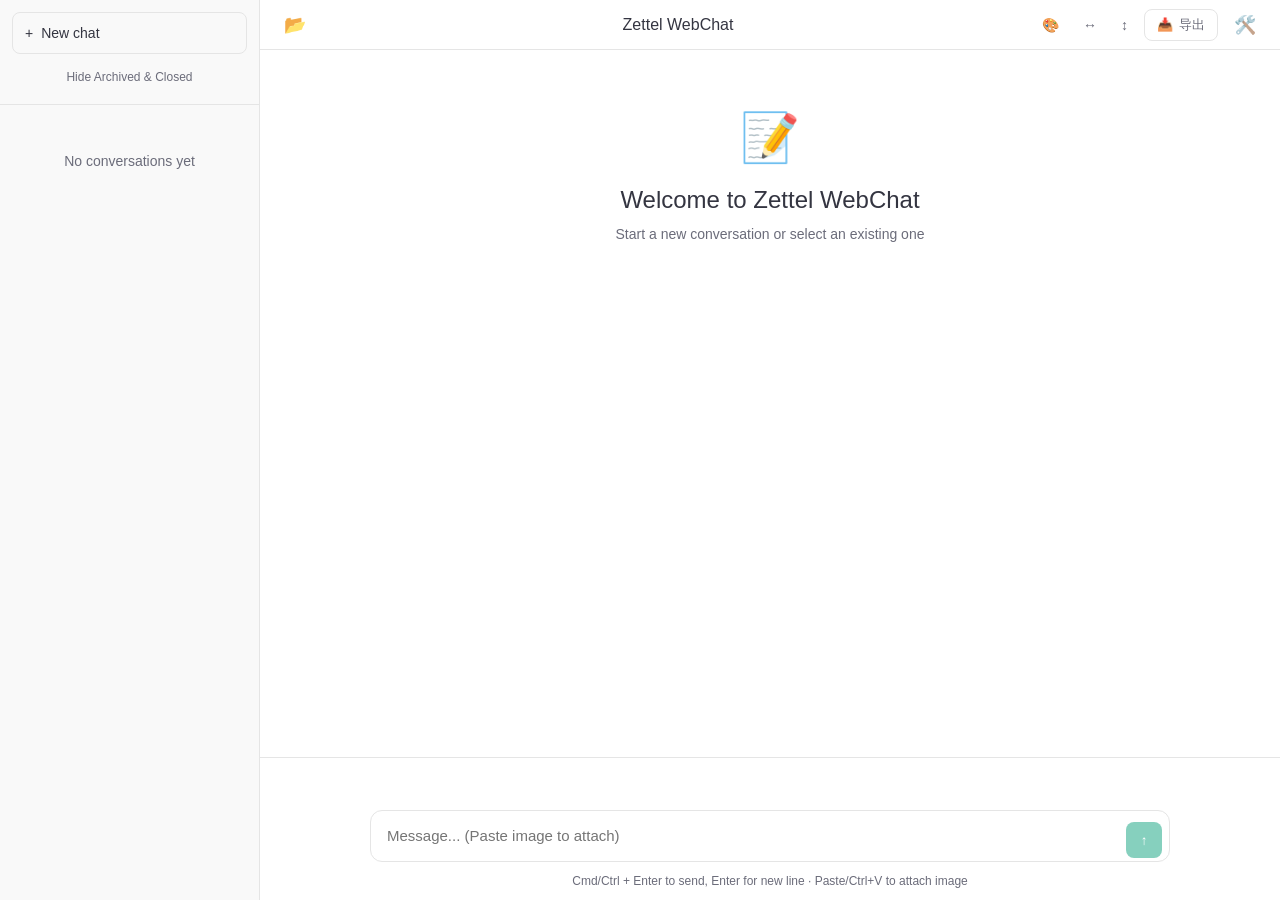
==== webchat/static/index.html @ ceb5192e "style(mockcraft): 优化header按钮样式 - 生成原型和导入HTML按钮改为带文字标签的样式 - 添加边框和hover效果，类似导出按钮样式" ====
<!DOCTYPE html>
<html lang="zh-CN">
<head>
    <meta charset="UTF-8">
    <meta name="viewport" content="width=device-width, initial-scale=1.0, maximum-scale=1.0, user-scalable=no">
    <title>Zettel WebChat</title>
    <style>
        * {
            margin: 0;
            padding: 0;
            box-sizing: border-box;
        }
        
        :root {
            --sidebar-width: 260px;
            --header-height: 50px;
            --input-height: 70px;
            --primary: #10a37f;
            --primary-hover: #0d8c6d;
            --bg-primary: #ffffff;
            --bg-secondary: #f7f7f8;
            --bg-sidebar: #f9f9f9;
            --border: #e5e5e5;
            --text-primary: #343541;
            --text-secondary: #6b6c7a;
            --danger: #ef4444;
        }
        
        body {
            font-family: -apple-system, BlinkMacSystemFont, "Segoe UI", Roboto, sans-serif;
            background: var(--bg-primary);
            color: var(--text-primary);
            height: 100vh;
            overflow: hidden;
        }
        
        /* Layout */
        .app {
            display: flex;
            height: 100vh;
        }
        
        /* Sidebar */
        .sidebar {
            width: var(--sidebar-width);
            min-width: var(--sidebar-width);
            background: var(--bg-sidebar);
            border-right: 1px solid var(--border);
            display: flex;
            flex-direction: column;
        }
        
        .sidebar.collapsed {
            display: none;
        }
        
        .sidebar-header {
            padding: 12px;
            border-bottom: 1px solid var(--border);
        }
        
        .new-chat-btn {
            width: 100%;
            padding: 12px;
            background: transparent;
            border: 1px solid var(--border);
            border-radius: 8px;
            cursor: pointer;
            font-size: 14px;
            color: var(--text-primary);
            display: flex;
            align-items: center;
            gap: 8px;
            transition: all 0.2s;
        }
        
        .new-chat-btn:hover {
            background: var(--bg-secondary);
        }
        
        .toggle-archived-btn {
            width: 100%;
            margin-top: 8px;
            padding: 8px;
            background: transparent;
            border: none;
            border-radius: 8px;
            cursor: pointer;
            font-size: 12px;
            color: var(--text-secondary);
            transition: all 0.2s;
        }
        
        .toggle-archived-btn:hover {
            background: var(--bg-secondary);
            color: var(--text-primary);
        }
        
        .session-list {
            flex: 1;
            overflow-y: auto;
            padding: 8px;
        }
        
        .session-group {
            margin-bottom: 8px;
        }
        
        .session-group-label {
            font-size: 11px;
            text-transform: uppercase;
            color: var(--text-secondary);
            padding: 8px 12px 4px;
            font-weight: 600;
            letter-spacing: 0.5px;
        }
        
        .session-item {
            padding: 10px 12px;
            border-radius: 8px;
            cursor: pointer;
            margin-bottom: 2px;
            margin-left: 8px;
            margin-right: 8px;
            display: flex;
            align-items: center;
            gap: 10px;
            transition: background 0.2s;
            position: relative;
        }
        
        .session-item:hover {
            background: var(--bg-secondary);
        }
        
        .session-item.active {
            background: #ececf1;
        }
        
        .session-item.closed {
            opacity: 0.6;
        }
        
        .session-item.archived {
            opacity: 0.7;
        }
        
        /* Session Popup Menu - Fixed position to escape overflow */
        /* Session Menu Trigger Button */
        .session-menu-trigger {
            width: 24px;
            height: 24px;
            display: flex;
            align-items: center;
            justify-content: center;
            background: none;
            border: none;
            border-radius: 4px;
            font-size: 14px;
            color: var(--text-secondary);
            cursor: pointer;
            opacity: 0;
            transition: opacity 0.15s, background 0.15s;
        }
        
        .session-item:hover .session-menu-trigger,
        .session-menu-trigger[open] {
            opacity: 1;
        }
        
        .session-menu-trigger:hover {
            background: var(--bg-secondary);
            color: var(--text-primary);
        }
        
        /* Session Popup Menu */
        .session-menu {
            position: fixed;
            background: var(--bg-primary);
            border: 1px solid var(--border);
            border-radius: 8px;
            box-shadow: 0 4px 20px rgba(0,0,0,0.2);
            padding: 6px;
            min-width: 150px;
            z-index: 1000;
        }
        
        .session-menu-item {
            display: flex;
            align-items: center;
            gap: 10px;
            width: 100%;
            padding: 10px 12px;
            background: none;
            border: none;
            border-radius: 6px;
            font-size: 14px;
            text-align: left;
            cursor: pointer;
            color: var(--text-primary);
            transition: background 0.15s;
        }
        
        .session-menu-item:hover {
            background: var(--bg-secondary);
        }
        
        .session-menu-item.danger {
            color: var(--danger);
        }
        
        .session-menu-item.danger:hover {
            background: rgba(239, 68, 68, 0.1);
        }
        
        .session-menu-separator {
            height: 1px;
            background: var(--border);
            margin: 6px 0;
        }
        
        /* Inline Rename in menu */
        .menu-rename {
            padding: 8px;
        }
        
        .menu-rename input {
            width: 100%;
            padding: 8px;
            border: 1px solid var(--border);
            border-radius: 6px;
            font-size: 14px;
            margin-bottom: 8px;
        }
        
        .menu-rename input:focus {
            outline: none;
            border-color: var(--primary);
        }
        
        .menu-rename-btns {
            display: flex;
            gap: 8px;
        }
        
        .menu-rename-btns button {
            flex: 1;
            padding: 6px;
            border: none;
            border-radius: 6px;
            font-size: 13px;
            cursor: pointer;
        }
        
        .menu-rename-btns .save {
            background: var(--primary);
            color: white;
        }
        
        .menu-rename-btns .cancel {
            background: var(--bg-secondary);
            color: var(--text-secondary);
        }
        
        .session-item .icon {
            font-size: 16px;
            opacity: 0.6;
        }
        
        .session-item .title {
            flex: 1;
            font-size: 14px;
            white-space: nowrap;
            overflow: hidden;
            text-overflow: ellipsis;
        }
        
        .session-item .menu-btn {
            opacity: 0;
            background: none;
            border: none;
            cursor: pointer;
            padding: 4px;
            border-radius: 4px;
        }
        
        .session-item:hover .menu-btn {
            opacity: 1;
        }
        
        .session-item .menu-btn:hover {
            background: var(--border);
        }
        
        .empty-sessions {
            text-align: center;
            padding: 40px 20px;
            color: var(--text-secondary);
            font-size: 14px;
        }
        
        /* Main Chat Area */
        .main {
            flex: 1;
            display: flex;
            flex-direction: column;
            min-width: 0;
        }
        
        .chat-header {
            height: var(--header-height);
            border-bottom: 1px solid var(--border);
            display: flex;
            align-items: center;
            justify-content: space-between;
            padding: 0 16px;
            background: var(--bg-primary);
        }
        
        .chat-header .title {
            font-size: 16px;
            font-weight: 500;
        }
        
        .chat-header .mobile-menu-btn {
            display: none;
            background: none;
            border: none;
            font-size: 20px;
            cursor: pointer;
        }
        
        .chat-header .sidebar-toggle-btn {
            background: transparent;
            border: none;
            font-size: 18px;
            cursor: pointer;
            padding: 6px 8px;
            border-radius: 6px;
            transition: all 0.2s;
            color: var(--text-primary);
            margin-right: 8px;
        }
        
        .chat-header .sidebar-toggle-btn:hover {
            background: var(--bg-secondary);
        }
        
        .messages {
            flex: 1;
            overflow-y: auto;
            padding: 20px 0;
        }
        
        .message {
            padding: 20px;
            display: flex;
            gap: 16px;
            max-width: 800px;
            margin: 0 auto;
        }
        
        .message.user {
            background: var(--bg-primary);
        }
        
        .message.assistant {
            background: var(--bg-secondary);
        }
        
        .message .avatar {
            width: 30px;
            height: 30px;
            border-radius: 4px;
            display: flex;
            align-items: center;
            justify-content: center;
            font-size: 14px;
            flex-shrink: 0;
        }
        
        .message.user .avatar {
            background: #5436da;
            color: white;
        }
        
        .message.assistant .avatar {
            background: var(--primary);
            color: white;
        }
        
        .message .content {
            flex: 1;
            line-height: 1.6;
            word-break: break-word;
        }
        
        /* Markdown styles */
        .message .content.markdown,
        .message-block.markdown,
        .thinking-content.markdown {
            white-space: normal;
        }
        
        .message .content.markdown pre,
        .message-block.markdown pre,
        .thinking-content.markdown pre {
            background: var(--code-bg, #f6f6f7);
            border-radius: 6px;
            padding: 12px;
            overflow-x: auto;
            margin: 8px 0;
        }
        
        .message .content.markdown code,
        .message-block.markdown code,
        .thinking-content.markdown code {
            font-family: 'SF Mono', Monaco, Consolas, monospace;
            font-size: 0.9em;
            background: rgba(0,0,0,0.05);
            padding: 2px 6px;
            border-radius: 4px;
        }
        
        .message .content.markdown pre code,
        .message-block.markdown pre code,
        .thinking-content.markdown pre code {
            background: none;
            padding: 0;
            color: inherit;
        }
        
        /* Ensure code block content is visible */
        pre code {
            color: #444;
        }
        
        .message .content.markdown h1,
        .message .content.markdown h2,
        .message .content.markdown h3,
        .message-block.markdown h1,
        .message-block.markdown h2,
        .message-block.markdown h3,
        .thinking-content.markdown h1,
        .thinking-content.markdown h2,
        .thinking-content.markdown h3 {
            margin: 16px 0 8px;
            font-weight: 600;
        }
        
        .message .content.markdown h1,
        .message-block.markdown h1,
        .thinking-content.markdown h1 { font-size: 1.5em; }
        
        .message .content.markdown h2,
        .message-block.markdown h2,
        .thinking-content.markdown h2 { font-size: 1.3em; }
        
        .message .content.markdown h3,
        .message-block.markdown h3,
        .thinking-content.markdown h3 { font-size: 1.1em; }
        
        .message .content.markdown ul,
        .message .content.markdown ol,
        .message-block.markdown ul,
        .message-block.markdown ol,
        .thinking-content.markdown ul,
        .thinking-content.markdown ol {
            margin: 8px 0;
            padding-left: 24px;
        }
        
        .message .content.markdown li,
        .message-block.markdown li,
        .thinking-content.markdown li {
            margin: 4px 0;
        }
        
        .message .content.markdown a,
        .message-block.markdown a,
        .thinking-content.markdown a {
            color: var(--primary);
            text-decoration: none;
        }
        
        .message .content.markdown a:hover,
        .message-block.markdown a:hover,
        .thinking-content.markdown a:hover {
            text-decoration: underline;
        }
        
        .message .content.markdown blockquote,
        .message-block.markdown blockquote,
        .thinking-content.markdown blockquote {
            border-left: 3px solid var(--border);
            margin: 8px 0;
            padding-left: 16px;
            color: var(--text-secondary);
        }
        
        /* Table styles */
        .message .content.markdown table,
        .message-block.markdown table,
        .thinking-content.markdown table {
            border-collapse: collapse;
            width: 100%;
            margin: 12px 0;
            font-size: 14px;
        }
        
        .message .content.markdown th,
        .message .content.markdown td,
        .message-block.markdown th,
        .message-block.markdown td,
        .thinking-content.markdown th,
        .thinking-content.markdown td {
            border: 1px solid var(--border);
            padding: 8px 12px;
            text-align: left;
        }
        
        .message .content.markdown th,
        .message-block.markdown th,
        .thinking-content.markdown th {
            background: var(--bg-secondary);
            font-weight: 600;
        }
        
        .message .content.markdown tr:nth-child(even),
        .message-block.markdown tr:nth-child(even),
        .thinking-content.markdown tr:nth-child(even) {
            background: var(--bg-secondary);
        }
        
        .message .content.loading::after {
            content: "▋";
            animation: blink 1s infinite;
        }
        
        @keyframes blink {
            0%, 50% { opacity: 1; }
            51%, 100% { opacity: 0; }
        }
        
        /* Thinking block styles */
        .thinking-block {
            margin-bottom: 12px;
            border: 1px solid var(--border);
            border-radius: 8px;
            background: var(--bg-secondary);
            overflow: hidden;
        }
        
        .thinking-header {
            display: flex;
            align-items: center;
            gap: 6px;
            padding: 8px 12px;
            cursor: pointer;
            user-select: none;
            transition: background 0.2s;
            font-size: 13px;
            color: var(--text-secondary);
        }
        
        .thinking-header:hover {
            background: rgba(0,0,0,0.03);
        }
        
        .thinking-header .icon {
            font-size: 14px;
        }
        
        .thinking-header .toggle-icon {
            margin-left: auto;
            font-size: 12px;
            transition: transform 0.2s;
        }
        
        .thinking-block.collapsed .toggle-icon {
            transform: rotate(-90deg);
        }
        
        .thinking-content {
            padding: 12px;
            border-top: 1px solid var(--border);
            font-size: 13px;
            color: var(--text-secondary);
            line-height: 1.5;
            max-height: 400px;
            overflow-y: auto;
        }
        
        .thinking-content.markdown {
            color: var(--text-primary);
        }
        
        .thinking-content.markdown pre {
            background: var(--code-bg, #f6f6f7);
            border-radius: 6px;
            padding: 12px;
            overflow-x: auto;
            margin: 8px 0;
        }
        
        .thinking-content.markdown code {
            font-family: 'SF Mono', Monaco, Consolas, monospace;
            font-size: 0.9em;
            background: rgba(0,0,0,0.05);
            padding: 2px 6px;
            border-radius: 4px;
        }
        
        .thinking-content.markdown pre code {
            background: none;
            padding: 0;
        }
        
        .thinking-block.collapsed .thinking-content {
            display: none;
        }
        
        .thinking-content.streaming {
            white-space: pre-wrap;
            font-family: 'SF Mono', Monaco, Consolas, monospace;
        }
        
        .thinking-content.streaming::after {
            content: "▋";
            animation: blink 1s infinite;
        }
        
        /* Message blocks */
        .message-block {
            margin-bottom: 12px;
        }
        
        .message-block.markdown {
            /* Markdown content styling */
        }
        
        .streaming-output {
            white-space: pre-wrap;
            font-family: inherit;
        }
        
        /* Mermaid diagrams */
        .mermaid {
            text-align: center;
            padding: 16px;
            background: var(--bg-secondary);
            border-radius: 8px;
            margin: 12px 0;
        }
        
        /* Hide language label in code blocks */
        pre::before {
            display: none !important;
        }
        
        /* Code block styling */
        pre {
            position: relative;
            margin: 8px 0;
        }
        
        /* Tools block styling */
        .tools-block {
            margin: 12px 0;
            border: 2px solid var(--primary);
            border-radius: 8px;
            background: var(--bg-secondary);
            overflow: hidden;
        }
        
        .tools-header {
            display: flex;
            align-items: center;
            gap: 6px;
            padding: 8px 12px;
            font-size: 13px;
            color: var(--text-secondary);
            border-bottom: 1px solid var(--border);
            background: rgba(0,0,0,0.02);
        }
        
        .tools-header .step-info {
            margin-left: auto;
            font-size: 11px;
            padding: 2px 8px;
            background: var(--primary);
            color: white;
            border-radius: 10px;
        }
        
        .tools-list {
            padding: 8px;
        }
        
        .tool-call-item {
            padding: 10px 12px;
            margin-bottom: 8px;
            background: var(--bg-primary);
            border-radius: 6px;
            border-left: 3px solid var(--border);
        }
        
        .tool-call-item:last-child {
            margin-bottom: 0;
        }
        
        .tool-call-item.running {
            border-left-color: var(--primary);
            background: rgba(16, 163, 127, 0.05);
        }
        
        .tool-call-item.completed {
            border-left-color: #10a37f;
        }
        
        .tool-call-item.failed {
            border-left-color: var(--danger);
        }
        
        .tool-call-header {
            display: flex;
            align-items: center;
            gap: 8px;
            font-size: 13px;
        }
        
        .tool-icon {
            font-size: 14px;
        }
        
        .tool-name {
            font-weight: 500;
            font-family: 'SF Mono', Monaco, monospace;
            color: var(--text-primary);
        }
        
        .tool-status {
            margin-left: auto;
            font-size: 12px;
        }
        
        .tool-status.spinning {
            animation: spin 1s linear infinite;
        }
        
        .tool-status.success {
            color: #10a37f;
        }
        
        .tool-status.error {
            color: var(--danger);
        }
        
        @keyframes spin {
            from { transform: rotate(0deg); }
            to { transform: rotate(360deg); }
        }
        
        .tool-args {
            margin-top: 6px;
            padding: 6px 8px;
            background: rgba(0,0,0,0.03);
            border-radius: 4px;
            font-size: 12px;
            font-family: 'SF Mono', Monaco, monospace;
            color: var(--text-secondary);
            overflow-x: auto;
            white-space: nowrap;
        }
        
        .tool-result {
            margin-top: 6px;
            padding: 6px 8px;
            background: rgba(16, 163, 127, 0.05);
            border-radius: 4px;
            font-size: 12px;
            font-family: 'SF Mono', Monaco, monospace;
            color: var(--text-primary);
            max-height: 100px;
            overflow-y: auto;
        }
        
        .tool-call-item.failed .tool-result {
            background: rgba(239, 68, 68, 0.05);
        }
        
        /* 简洁工具标签样式 - ReadFile (path) ✓ */
        .tools-inline {
            display: inline;
            font-size: 13px;
        }
        
        .tool-tag {
            display: inline-flex;
            align-items: center;
            gap: 2px;
            margin-right: 12px;
            font-family: 'SF Mono', Monaco, monospace;
            cursor: default;
        }
        
        .tool-tag-name {
            color: var(--primary);
            font-weight: 500;
        }
        
        .tool-tag-args {
            color: var(--text-secondary);
        }
        
        .tool-tag-status {
            margin-left: 2px;
            font-size: 12px;
        }
        
        .tool-tag.running .tool-tag-status {
            animation: spin 1s linear infinite;
        }
        
        .tool-tag.completed .tool-tag-status {
            color: #10a37f;
        }
        
        .tool-tag.failed .tool-tag-status {
            color: var(--danger);
        }
        
        .empty-state {
            flex: 1;
            display: flex;
            flex-direction: column;
            align-items: center;
            justify-content: center;
            color: var(--text-secondary);
            padding: 40px;
            text-align: center;
        }
        
        .empty-state .logo {
            font-size: 48px;
            margin-bottom: 20px;
        }
        
        .empty-state h2 {
            font-size: 24px;
            font-weight: 400;
            margin-bottom: 12px;
            color: var(--text-primary);
        }
        
        .empty-state p {
            font-size: 14px;
        }
        
        /* Input Area */
        .input-area {
            border-top: 1px solid var(--border);
            padding: 16px;
            background: var(--bg-primary);
        }
        
        .input-status {
            max-width: 800px;
            margin: 0 auto 8px;
            min-height: 20px;
            font-size: 13px;
            color: var(--text-secondary);
            display: flex;
            align-items: center;
            gap: 8px;
        }
        
        .input-status .tool-indicator {
            display: inline-flex;
            align-items: center;
            gap: 4px;
            padding: 2px 8px;
            background: var(--bg-secondary);
            border-radius: 4px;
            font-family: 'SF Mono', Monaco, monospace;
            font-size: 12px;
        }
        
        .input-status .tool-indicator.running {
            background: rgba(16, 163, 127, 0.1);
            color: var(--primary);
        }
        
        .input-status .spinner {
            width: 12px;
            height: 12px;
            border: 2px solid var(--border);
            border-top-color: var(--primary);
            border-radius: 50%;
            animation: spin 1s linear infinite;
        }
        
        .input-container {
            max-width: 800px;
            margin: 0 auto;
            position: relative;
        }
        
        /* Split Panel Layout */
        .main-container {
            flex: 1;
            display: flex;
            min-width: 0;
            min-height: 0;
        }
        
        .main-container.split-vertical {
            flex-direction: row;
        }
        
        .main-container.split-horizontal {
            flex-direction: column;
        }
        
        .panel {
            flex: 1;
            display: flex;
            flex-direction: column;
            min-width: 0;
            min-height: 0;
            overflow: hidden;
        }
        
        .panel-divider {
            background: var(--border);
            flex-shrink: 0;
        }
        
        .main-container.split-vertical .panel-divider {
            width: 4px;
            cursor: col-resize;
        }
        
        .main-container.split-horizontal .panel-divider {
            height: 4px;
            cursor: row-resize;
        }
        
        .panel-divider:hover {
            background: var(--primary);
        }
        
        .panel-header {
            height: var(--header-height);
            border-bottom: 1px solid var(--border);
            display: flex;
            align-items: center;
            justify-content: space-between;
            padding: 0 16px;
            background: var(--bg-primary);
            flex-shrink: 0;
        }
        
        .panel-header .title {
            font-size: 14px;
            font-weight: 500;
            color: var(--text-secondary);
        }
        
        .panel-actions {
            display: flex;
            gap: 8px;
            align-items: center;
        }
        
        .panel-btn {
            background: transparent;
            border: none;
            font-size: 14px;
            cursor: pointer;
            padding: 6px 8px;
            border-radius: 6px;
            color: var(--text-secondary);
            transition: all 0.2s;
        }
        
        .panel-btn:hover {
            background: var(--bg-secondary);
            color: var(--text-primary);
        }
        
        .mockcraft-header-btn {
            display: flex;
            align-items: center;
            gap: 4px;
            padding: 5px 10px;
            background: transparent;
            border: 1px solid var(--border);
            border-radius: 6px;
            font-size: 12px;
            color: var(--text-secondary);
            cursor: pointer;
            transition: all 0.2s;
            white-space: nowrap;
        }
        
        .mockcraft-header-btn:hover {
            background: var(--bg-secondary);
            color: var(--text-primary);
            border-color: var(--text-secondary);
        }
        
        .panel-content {
            flex: 1;
            overflow: auto;
            position: relative;
        }
        
        /* MockCraft Panel Styles */
        .mockcraft-section {
            border-bottom: 1px solid var(--border);
            padding: 12px;
        }
        
        .mockcraft-section-header {
            display: flex;
            justify-content: space-between;
            align-items: center;
            margin-bottom: 8px;
        }
        
        .mockcraft-section-title {
            font-size: 13px;
            font-weight: 600;
            color: var(--text-secondary);
        }
        
        .mockcraft-small-btn {
            background: none;
            border: none;
            font-size: 14px;
            color: var(--text-secondary);
            cursor: pointer;
            padding: 4px 6px;
            border-radius: 4px;
            transition: all 0.15s;
        }
        
        .mockcraft-small-btn:hover {
            background: var(--bg-secondary);
            color: var(--text-primary);
        }
        
        .prototype-item-wrapper {
            position: relative;
            display: flex;
            align-items: center;
        }
        
        .prototype-item-wrapper .prototype-item {
            flex: 1;
            min-width: 0;
        }
        
        .prototype-menu-trigger {
            width: 24px;
            height: 24px;
            display: flex;
            align-items: center;
            justify-content: center;
            opacity: 0;
            background: none;
            border: none;
            border-radius: 4px;
            font-size: 14px;
            color: var(--text-secondary);
            cursor: pointer;
            transition: opacity 0.15s, background 0.15s;
        }
        
        .prototype-item-wrapper:hover .prototype-menu-trigger,
        .prototype-menu-trigger[open] {
            opacity: 1;
        }
        
        .prototype-menu-trigger:hover {
            background: var(--bg-secondary);
            color: var(--text-primary);
        }
        
        .mockcraft-menu-btn {
            background: transparent;
            border: none;
            font-size: 16px;
            cursor: pointer;
            padding: 4px 8px;
            border-radius: 4px;
            transition: background 0.2s;
            color: var(--text-secondary);
        }
        
        .mockcraft-menu-btn:hover {
            background: var(--bg-secondary);
            color: var(--text-primary);
        }
        
        /* Prototype Popup Menu */
        .prototype-menu {
            position: fixed;
            background: var(--bg-primary);
            border: 1px solid var(--border);
            border-radius: 8px;
            box-shadow: 0 4px 20px rgba(0,0,0,0.2);
            padding: 6px;
            min-width: 120px;
            z-index: 1000;
        }
        
        .prototype-menu-item {
            display: flex;
            align-items: center;
            gap: 10px;
            width: 100%;
            padding: 10px 12px;
            background: none;
            border: none;
            border-radius: 6px;
            font-size: 14px;
            text-align: left;
            cursor: pointer;
            color: var(--text-primary);
            transition: background 0.15s;
        }
        
        .prototype-menu-item:hover {
            background: var(--bg-secondary);
        }
        
        .prototype-menu-item:disabled {
            opacity: 0.5;
            cursor: not-allowed;
        }
        
        .prototype-menu-item:disabled:hover {
            background: none;
        }
        
        .prototype-menu-item.danger {
            color: var(--danger);
        }
        
        .prototype-menu-item.danger:hover {
            background: rgba(239, 68, 68, 0.1);
        }
        
        .prototype-menu-separator {
            height: 1px;
            background: var(--border);
            margin: 6px 0;
        }
        
        /* Inline Rename in prototype menu */
        .prototype-menu-rename {
            padding: 8px;
        }
        
        .prototype-menu-rename input {
            width: 100%;
            padding: 8px;
            border: 1px solid var(--border);
            border-radius: 6px;
            font-size: 14px;
            margin-bottom: 8px;
        }
        
        .prototype-menu-rename input:focus {
            outline: none;
            border-color: var(--primary);
        }
        
        .prototype-menu-rename-btns {
            display: flex;
            gap: 8px;
        }
        
        .prototype-menu-rename-btns button {
            flex: 1;
            padding: 6px;
            border: none;
            border-radius: 6px;
            font-size: 13px;
            cursor: pointer;
        }
        
        .prototype-menu-rename-btns .save {
            background: var(--primary);
            color: white;
        }
        
        .prototype-menu-rename-btns .cancel {
            background: var(--bg-secondary);
            color: var(--text-secondary);
        }
        
        .prototype-list {
            max-height: 150px;
            overflow-y: auto;
        }
        
        .prototype-item {
            display: flex;
            align-items: center;
            padding: 8px 10px;
            border-radius: 6px;
            cursor: pointer;
            margin-bottom: 4px;
            transition: background 0.2s;
            border: 1px solid transparent;
        }
        
        .prototype-item:hover {
            background: var(--bg-secondary);
        }
        
        .prototype-item.active {
            background: rgba(16, 163, 127, 0.1);
            border-color: var(--primary);
        }
        
        .prototype-item .name {
            flex: 1;
            font-size: 13px;
            white-space: nowrap;
            overflow: hidden;
            text-overflow: ellipsis;
        }
        
        .prototype-item .prototype-menu-btn {
            width: 24px;
            height: 24px;
            display: flex;
            align-items: center;
            justify-content: center;
            background: none;
            border: none;
            border-radius: 4px;
            cursor: pointer;
            color: var(--text-secondary);
            transition: background 0.15s, color 0.15s;
            padding: 0;
            margin-left: 4px;
        }
        
        .prototype-item .prototype-menu-btn:hover {
            background: var(--bg-secondary);
            color: var(--text-primary);
        }
        
        .prototype-item.active .prototype-menu-btn {
            color: var(--primary);
        }
        
        .prototype-item .version {
            font-size: 11px;
            color: var(--text-secondary);
            background: var(--bg-secondary);
            padding: 2px 6px;
            border-radius: 4px;
            margin-left: 8px;
        }
        
        .prototype-item .meta {
            font-size: 11px;
            color: var(--text-secondary);
            margin-left: 8px;
        }
        
        .prototype-item.editing {
            padding: 4px 6px;
            flex: 1;
        }
        
        .prototype-item.editing input {
            width: 100%;
            padding: 6px 8px;
            border: 1px solid var(--border);
            border-radius: 4px;
            font-size: 13px;
            outline: none;
        }
        
        .prototype-item.editing input:focus {
            border-color: var(--primary);
        }
        
        .prototype-edit-btns {
            display: flex;
            gap: 4px;
            margin-left: 4px;
        }
        
        .prototype-edit-btn {
            padding: 4px 8px;
            border: none;
            border-radius: 4px;
            font-size: 12px;
            cursor: pointer;
            transition: all 0.15s;
        }
        
        .prototype-edit-btn.save {
            background: var(--primary);
            color: white;
        }
        
        .prototype-edit-btn.save:hover {
            background: var(--primary-hover);
        }
        
        .prototype-edit-btn.cancel {
            background: var(--bg-secondary);
            color: var(--text-secondary);
        }
        
        .prototype-edit-btn.cancel:hover {
            background: var(--border);
        }
        
        .prototype-placeholder {
            text-align: center;
            padding: 20px;
            color: var(--text-secondary);
            font-size: 13px;
        }
        
        .prototype-placeholder .hint {
            font-size: 12px;
            margin-top: 4px;
        }
        
        .mockcraft-preview-section {
            flex: 1;
            display: flex;
            flex-direction: column;
            min-height: 0;
            padding: 0;
        }
        
        .mockcraft-preview-section .mockcraft-section-header {
            padding: 12px;
            border-bottom: 1px solid var(--border);
        }
        
        .preview-controls {
            display: flex;
            align-items: center;
            gap: 4px;
        }
        
        .prototype-version {
            font-size: 11px;
            color: var(--primary);
            background: rgba(16, 163, 127, 0.1);
            padding: 2px 8px;
            border-radius: 10px;
            margin-right: 4px;
        }
        
        .mockcraft-preview-container {
            flex: 1;
            position: relative;
            overflow: hidden;
        }
        
        .mockcraft-placeholder {
            display: flex;
            flex-direction: column;
            align-items: center;
            justify-content: center;
            height: 100%;
            color: var(--text-secondary);
            padding: 20px;
            text-align: center;
        }
        
        .mockcraft-placeholder .icon {
            font-size: 40px;
            margin-bottom: 12px;
        }
        
        .mockcraft-placeholder h3 {
            font-size: 16px;
            font-weight: 500;
            color: var(--text-primary);
            margin-bottom: 4px;
        }
        
        .mockcraft-placeholder p {
            font-size: 13px;
            margin-bottom: 4px;
        }
        
        .mockcraft-placeholder .hint {
            font-size: 12px;
            opacity: 0.7;
        }
        
        #mockcraftPreviewFrame {
            width: 100%;
            height: 100%;
            border: none;
            background: white;
        }
        
        .interaction-controls {
            padding: 8px 0;
        }
        
        .interaction-control {
            display: flex;
            align-items: center;
            gap: 8px;
            margin-bottom: 8px;
            font-size: 13px;
        }
        
        .interaction-control label {
            min-width: 80px;
            color: var(--text-secondary);
        }
        
        .interaction-control input,
        .interaction-control select {
            flex: 1;
            padding: 6px 10px;
            border: 11px solid var(--border);
            border-radius: 6px;
            font-size: 13px;
            background: var(--bg-primary);
        }
        
        .interaction-control input:focus,
        .interaction-control select:focus {
            outline: none;
            border-color: var(--primary);
        }
        
        /* Page Orchestration Styles */
        .page-orchestration {
            display: flex;
            flex-direction: column;
            gap: 12px;
        }
        
        /* Playback Controls */
        .playback-controls {
            display: flex;
            align-items: center;
            gap: 8px;
            padding: 8px;
            background: var(--bg-secondary);
            border-radius: 8px;
        }
        
        .playback-btn {
            display: flex;
            align-items: center;
            justify-content: center;
            width: 36px;
            height: 36px;
            border: none;
            border-radius: 6px;
            background: var(--bg-primary);
            cursor: pointer;
            font-size: 16px;
            transition: all 0.2s;
            box-shadow: 0 1px 2px rgba(0,0,0,0.1);
        }
        
        .playback-btn:hover {
            background: var(--primary);
            transform: scale(1.05);
        }
        
        .playback-btn.active {
            background: var(--primary);
            animation: pulse 1.5s infinite;
        }
        
        @keyframes pulse {
            0%, 100% { opacity: 1; }
            50% { opacity: 0.7; }
        }
        
        .page-indicator {
            margin-left: auto;
            font-size: 13px;
            font-weight: 500;
            color: var(--text-secondary);
            font-family: 'SF Mono', Monaco, monospace;
        }
        
        .playback-options {
            display: flex;
            align-items: center;
            gap: 12px;
            margin-left: 12px;
            padding-left: 12px;
            border-left: 1px solid var(--border);
        }
        
        .playback-option {
            display: flex;
            align-items: center;
            gap: 4px;
            font-size: 12px;
            color: var(--text-secondary);
            cursor: pointer;
        }
        
        .playback-option input[type="number"] {
            width: 40px;
            padding: 4px 6px;
            border: 1px solid var(--border);
            border-radius: 4px;
            font-size: 12px;
            text-align: center;
        }
        
        .playback-option input[type="checkbox"] {
            width: 16px;
            height: 16px;
            accent-color: var(--primary);
            cursor: pointer;
        }
        
        /* Page List */
        .page-list {
            display: flex;
            flex-direction: column;
            gap: 4px;
            max-height: 200px;
            overflow-y: auto;
            padding: 4px;
        }
        
        .page-item {
            display: flex;
            align-items: center;
            gap: 8px;
            padding: 10px 12px;
            background: var(--bg-primary);
            border: 2px solid transparent;
            border-radius: 8px;
            cursor: pointer;
            transition: all 0.2s;
            font-size: 13px;
        }
        
        .page-item:hover {
            background: var(--bg-secondary);
            border-color: var(--border);
        }
        
        .page-item.active {
            background: rgba(16, 163, 127, 0.1);
            border-color: var(--primary);
        }
        
        .page-item.playing {
            animation: playingPulse 2s infinite;
        }
        
        @keyframes playingPulse {
            0%, 100% { background: rgba(16, 163, 127, 0.1); }
            50% { background: rgba(16, 163, 127, 0.2); }
        }
        
        .page-item.dragging {
            opacity: 0.5;
            transform: rotate(2deg);
        }
        
        .page-item.drag-over {
            border-color: var(--primary);
            border-style: dashed;
            background: rgba(16, 163, 127, 0.05);
        }
        
        .page-drag-handle {
            color: var(--text-secondary);
            cursor: grab;
            font-size: 14px;
            padding: 2px 4px;
        }
        
        .page-drag-handle:active {
            cursor: grabbing;
        }
        
        .page-item .page-menu-btn {
            width: 22px;
            height: 22px;
            display: flex;
            align-items: center;
            justify-content: center;
            background: none;
            border: none;
            border-radius: 4px;
            cursor: pointer;
            color: var(--text-secondary);
            transition: background 0.15s, color 0.15s;
            padding: 0;
            margin-left: auto;
        }
        
        .page-item:hover .page-menu-btn {
            opacity: 1;
        }
        
        .page-item .page-menu-btn:hover {
            background: var(--bg-secondary);
            color: var(--text-primary);
        }
        
        .page-item.active .page-menu-btn {
            color: var(--primary);
        }
        
        .page-number {
            display: flex;
            align-items: center;
            justify-content: center;
            width: 22px;
            height: 22px;
            background: var(--bg-secondary);
            border-radius: 4px;
            font-size: 11px;
            font-weight: 600;
            color: var(--text-secondary);
            font-family: 'SF Mono', Monaco, monospace;
        }
        
        .page-item.active .page-number {
            background: var(--primary);
            color: white;
        }
        
        .page-name {
            flex: 1;
            white-space: nowrap;
            overflow: hidden;
            text-overflow: ellipsis;
            color: var(--text-primary);
        }
        
        .page-type {
            font-size: 14px;
            opacity: 0.7;
        }
        
        .page-status {
            color: var(--primary);
            font-size: 10px;
            animation: blink 1s infinite;
        }
        
        @keyframes blink {
            0%, 100% { opacity: 1; }
            50% { opacity: 0.3; }
        }
        
        /* Proto List in Orchestration */
        .proto-list-section {
            border-bottom: 1px solid var(--border);
            padding-bottom: 12px;
            margin-bottom: 12px;
        }
        
        .section-label {
            font-size: 11px;
            font-weight: 600;
            color: var(--text-secondary);
            text-transform: uppercase;
            letter-spacing: 0.5px;
            margin-bottom: 8px;
        }
        
        .proto-simple-list {
            display: flex;
            flex-direction: column;
            gap: 4px;
            max-height: 120px;
            overflow-y: auto;
        }
        
        .proto-simple-item {
            display: flex;
            align-items: center;
            padding: 8px 10px;
            border-radius: 6px;
            cursor: pointer;
            font-size: 13px;
            transition: background 0.2s;
            border: 1px solid transparent;
        }
        
        .proto-simple-item:hover {
            background: var(--bg-secondary);
        }
        
        .proto-simple-item.active {
            background: rgba(16, 163, 127, 0.1);
            border-color: var(--primary);
            font-weight: 500;
        }
        
        /* Playback Settings */
        .playback-settings {
            padding: 12px;
            background: var(--bg-secondary);
            border-radius: 8px;
            display: flex;
            flex-direction: column;
            gap: 10px;
        }
        
        .setting-item {
            display: flex;
            align-items: center;
            gap: 10px;
            font-size: 13px;
            color: var(--text-secondary);
        }
        
        .setting-item span:first-child {
            min-width: 60px;
        }
        
        .setting-slider {
            flex: 1;
            height: 4px;
            -webkit-appearance: none;
            appearance: none;
            background: var(--border);
            border-radius: 2px;
            outline: none;
        }
        
        .setting-slider::-webkit-slider-thumb {
            -webkit-appearance: none;
            appearance: none;
            width: 16px;
            height: 16px;
            background: var(--primary);
            border-radius: 50%;
            cursor: pointer;
            transition: transform 0.2s;
        }
        
        .setting-slider::-webkit-slider-thumb:hover {
            transform: scale(1.2);
        }
        
        .setting-item.checkbox {
            cursor: pointer;
        }
        
        .setting-item.checkbox input[type="checkbox"] {
            width: 18px;
            height: 18px;
            accent-color: var(--primary);
            cursor: pointer;
        }
        
        .html-preview-frame {
            width: 100%;
            height: 100%;
            border: none;
            background: white;
        }
        
        .html-preview-placeholder {
            display: flex;
            flex-direction: column;
            align-items: center;
            justify-content: center;
            height: 100%;
            color: var(--text-secondary);
            padding: 40px;
            text-align: center;
        }
        
        .html-preview-placeholder .icon {
            font-size: 48px;
            margin-bottom: 16px;
        }
        
        .html-preview-placeholder h3 {
            font-size: 18px;
            font-weight: 500;
            margin-bottom: 8px;
            color: var(--text-primary);
        }
        
        .html-preview-placeholder p {
            font-size: 14px;
            margin-bottom: 16px;
        }
        
        .html-input-area {
            padding: 16px;
            border-top: 1px solid var(--border);
            background: var(--bg-primary);
        }
        
        .html-input-container {
            display: flex;
            gap: 8px;
            max-width: 100%;
        }
        
        .html-input {
            flex: 1;
            padding: 10px 12px;
            border: 1px solid var(--border);
            border-radius: 8px;
            font-size: 14px;
            font-family: 'SF Mono', Monaco, monospace;
            resize: none;
            outline: none;
            min-height: 40px;
            max-height: 120px;
        }
        
        .html-input:focus {
            border-color: var(--primary);
        }
        
        .html-render-btn {
            padding: 10px 16px;
            background: var(--primary);
            color: white;
            border: none;
            border-radius: 8px;
            font-size: 14px;
            cursor: pointer;
            transition: background 0.2s;
            white-space: nowrap;
        }
        
        .html-render-btn:hover {
            background: var(--primary-hover);
        }
        
        /* Image attachments preview */
        .image-attachments {
            max-width: 800px;
            margin: 0 auto 12px;
            display: flex;
            flex-wrap: wrap;
            gap: 8px;
        }
        
        .image-preview {
            position: relative;
            width: 80px;
            height: 80px;
            border-radius: 8px;
            overflow: hidden;
            border: 1px solid var(--border);
            background: var(--bg-secondary);
        }
        
        .image-preview img {
            width: 100%;
            height: 100%;
            object-fit: cover;
        }
        
        .image-preview .remove-btn {
            position: absolute;
            top: 2px;
            right: 2px;
            width: 20px;
            height: 20px;
            border-radius: 50%;
            background: rgba(0,0,0,0.6);
            color: white;
            border: none;
            cursor: pointer;
            font-size: 12px;
            display: flex;
            align-items: center;
            justify-content: center;
            opacity: 0;
            transition: opacity 0.2s;
        }
        
        .image-preview:hover .remove-btn {
            opacity: 1;
        }
        
        .image-preview .remove-btn:hover {
            background: rgba(239, 68, 68, 0.8);
        }
        
        .message-input {
            width: 100%;
            min-height: 52px;
            max-height: 200px;
            padding: 14px 48px 14px 16px;
            border: 1px solid var(--border);
            border-radius: 12px;
            font-size: 15px;
            resize: none;
            outline: none;
            font-family: inherit;
            line-height: 1.5;
        }
        
        .message-input:focus {
            border-color: var(--primary);
        }
        
        .send-btn {
            position: absolute;
            right: 8px;
            bottom: 8px;
            width: 36px;
            height: 36px;
            background: var(--primary);
            border: none;
            border-radius: 8px;
            color: white;
            cursor: pointer;
            display: flex;
            align-items: center;
            justify-content: center;
            transition: background 0.2s;
        }
        
        .send-btn:hover:not(:disabled) {
            background: var(--primary-hover);
        }
        
        .send-btn:disabled {
            opacity: 0.5;
            cursor: not-allowed;
        }
        
        .input-footer {
            text-align: center;
            padding-top: 8px;
            font-size: 12px;
            color: var(--text-secondary);
        }
        
        /* Mobile Sidebar Overlay */
        .sidebar-overlay {
            display: none;
            position: fixed;
            top: 0;
            left: 0;
            right: 0;
            bottom: 0;
            background: rgba(0,0,0,0.5);
            z-index: 99;
        }
        
        .sidebar-overlay.open {
            display: block;
        }
        
        /* Confirm Dialog - Centered */
        .confirm-overlay {
            display: none;
            position: fixed;
            top: 0;
            left: 0;
            right: 0;
            bottom: 0;
            background: rgba(0,0,0,0.5);
            z-index: 1000;
            align-items: center;
            justify-content: center;
        }
        
        .confirm-overlay.open {
            display: flex;
        }
        
        .confirm-dialog {
            background: var(--bg-primary);
            border-radius: 12px;
            width: 90%;
            max-width: 360px;
            padding: 24px;
            box-shadow: 0 20px 60px rgba(0,0,0,0.3);
            animation: confirmSlideIn 0.2s ease;
        }
        
        @keyframes confirmSlideIn {
            from {
                opacity: 0;
                transform: translateY(-20px);
            }
            to {
                opacity: 1;
                transform: translateY(0);
            }
        }
        
        .confirm-title {
            font-size: 18px;
            font-weight: 600;
            margin-bottom: 12px;
        }
        
        .confirm-message {
            font-size: 15px;
            color: var(--text-secondary);
            line-height: 1.5;
            margin-bottom: 24px;
        }
        
        .confirm-btns {
            display: flex;
            gap: 12px;
        }
        
        .confirm-btns button {
            flex: 1;
            padding: 12px;
            border: none;
            border-radius: 8px;
            font-size: 15px;
            cursor: pointer;
            transition: opacity 0.15s;
        }
        
        .confirm-btns button:hover {
            opacity: 0.9;
        }
        
        .confirm-btns .cancel {
            background: var(--bg-secondary);
            color: var(--text-primary);
        }
        
        .confirm-btns .danger {
            background: var(--danger);
            color: white;
        }
        
        .confirm-btns .primary {
            background: var(--primary);
            color: white;
        }
        
        /* Toast Notifications */
        .toast {
            position: fixed;
            bottom: 20px;
            left: 50%;
            transform: translateX(-50%) translateY(100px);
            background: #333;
            color: white;
            padding: 12px 24px;
            border-radius: 8px;
            font-size: 14px;
            z-index: 1000;
            opacity: 0;
            transition: all 0.3s ease;
        }
        
        .toast.show {
            transform: translateX(-50%) translateY(0);
            opacity: 1;
        }
        
        /* Toggle Tools Button */
        .toggle-tools-btn {
            background: none;
            border: none;
            font-size: 18px;
            cursor: pointer;
            padding: 8px;
            border-radius: 6px;
            transition: all 0.2s;
            opacity: 0.6;
        }
        
        .toggle-tools-btn:hover {
            opacity: 1;
            background: var(--bg-secondary);
        }
        
        .toggle-tools-btn.hidden {
            opacity: 0.3;
        }
        
        /* Theme Dialog */
        .theme-overlay {
            display: none;
            position: fixed;
            top: 0;
            left: 0;
            right: 0;
            bottom: 0;
            background: rgba(0,0,0,0.5);
            z-index: 1001;
            align-items: center;
            justify-content: center;
        }
        
        .theme-overlay.open {
            display: flex;
        }
        
        .theme-dialog {
            background: var(--bg-primary);
            border-radius: 12px;
            width: 90%;
            max-width: 320px;
            padding: 24px;
            box-shadow: 0 20px 60px rgba(0,0,0,0.3);
            animation: confirmSlideIn 0.2s ease;
        }
        
        .theme-title {
            font-size: 18px;
            font-weight: 600;
            margin-bottom: 16px;
        }
        
        .theme-list {
            max-height: 300px;
            overflow-y: auto;
            margin-bottom: 16px;
        }
        
        .theme-option {
            display: flex;
            align-items: center;
            gap: 12px;
            padding: 12px;
            border-radius: 8px;
            cursor: pointer;
            transition: background 0.15s;
        }
        
        .theme-option:hover {
            background: var(--bg-secondary);
        }
        
        .theme-option.active {
            background: rgba(16, 163, 127, 0.1);
        }
        
        .theme-preview {
            width: 40px;
            height: 30px;
            border-radius: 4px;
            border: 1px solid var(--border);
            display: flex;
            align-items: center;
            justify-content: center;
            font-family: 'SF Mono', Monaco, monospace;
            font-size: 11px;
        }
        
        .theme-name {
            flex: 1;
            font-size: 14px;
        }
        
        .theme-check {
            color: var(--primary);
            font-weight: bold;
            opacity: 0;
        }
        
        .theme-option.active .theme-check {
            opacity: 1;
        }
        
        .theme-btns {
            display: flex;
            gap: 12px;
        }
        
        .theme-btns button {
            flex: 1;
            padding: 12px;
            border: none;
            border-radius: 8px;
            font-size: 15px;
            cursor: pointer;
            transition: opacity 0.15s;
        }
        
        .theme-btns button:hover {
            opacity: 0.9;
        }
        
        .theme-btns .cancel {
            background: var(--bg-secondary);
            color: var(--text-primary);
        }
        
        /* Message Actions */
        .message-actions {
            display: flex;
            gap: 8px;
            margin-top: 8px;
        }
        
        .message-action-btn {
            display: flex;
            align-items: center;
            gap: 4px;
            padding: 2px 0;
            background: transparent;
            border: none;
            font-size: 12px;
            color: var(--text-secondary);
            cursor: pointer;
            transition: color 0.2s;
        }
        
        .message-action-btn:hover {
            color: var(--text-primary);
            text-decoration: underline;
        }
        
        .message-action-btn.copied {
            color: var(--primary);
        }
        
        /* Header Actions */
        .header-actions {
            display: flex;
            gap: 8px;
            align-items: center;
        }
        
        .export-btn {
            display: flex;
            align-items: center;
            gap: 6px;
            padding: 6px 12px;
            background: transparent;
            border: 1px solid var(--border);
            border-radius: 8px;
            font-size: 13px;
            color: var(--text-secondary);
            cursor: pointer;
            transition: all 0.2s;
        }
        
        .export-btn:hover {
            background: var(--bg-secondary);
            color: var(--text-primary);
            border-color: var(--text-secondary);
        }
        
        /* Mobile Styles */
        @media (max-width: 768px) {
            .sidebar {
                position: fixed;
                left: 0;
                top: 0;
                bottom: 0;
                z-index: 100;
                transform: translateX(-100%);
            }
            
            .sidebar.open {
                transform: translateX(0);
            }
            
            .sidebar.collapsed {
                width: var(--sidebar-width);
                margin-left: 0;
            }
            
            .chat-header .sidebar-toggle-btn {
                display: none;
            }
            
            .chat-header .mobile-menu-btn {
                display: block;
            }
            
            /* Mobile: disable split panel, always show only chat */
            .main-container.split-vertical,
            .main-container.split-horizontal {
                flex-direction: column;
            }
            
            .main-container.split-vertical .panel-divider,
            .main-container.split-horizontal .panel-divider {
                display: none !important;
            }
            
            .main-container.split-vertical #htmlPanel,
            .main-container.split-horizontal #htmlPanel {
                display: none !important;
            }
            
            .main-container.split-vertical #chatPanel,
            .main-container.split-horizontal #chatPanel {
                flex: 1 !important;
            }
            
            .panel-btn[title*="分屏"],
            .panel-btn[title="关闭分屏"] {
                display: none !important;
            }
            
            .message {
                padding: 16px;
                gap: 12px;
            }
            
            .message .avatar {
                width: 28px;
                height: 28px;
                font-size: 12px;
            }
            
            .input-area {
                padding: 12px;
            }
        }
            }
            
            .message .avatar {
                width: 28px;
                height: 28px;
                font-size: 12px;
            }
            
            .input-area {
                padding: 12px;
            }
        }
    </style>
</head>
<body>
    <div class="app">
        <!-- Sidebar Overlay for Mobile -->
        <div class="sidebar-overlay" id="sidebarOverlay"></div>
        
        <!-- Sidebar -->
        <aside class="sidebar" id="sidebar">
            <div class="sidebar-header">
                <button class="new-chat-btn" id="newChatBtn">
                    <span>+</span>
                    <span>New chat</span>
                </button>
                <button class="toggle-archived-btn" id="toggleArchivedBtn" data-showing="true">
                    Hide Archived & Closed
                </button>
            </div>
            <div class="session-list" id="sessionList">
                <div class="empty-sessions">No conversations yet</div>
            </div>
        </aside>
        
        <!-- Main Container with Split Panels -->
        <div class="main-container" id="mainContainer">
            <!-- Chat Panel -->
            <div class="panel" id="chatPanel">
                <header class="chat-header">
                    <div style="display: flex; align-items: center;">
                        <button class="mobile-menu-btn" id="mobileMenuBtn">☰</button>
                        <button class="sidebar-toggle-btn" id="sidebarToggleBtn" title="收起会话列表">📂</button>
                    </div>
                    <span class="title" id="chatTitle">Zettel WebChat</span>
                    <div class="header-actions">
                        <button class="panel-btn" id="themeToggleBtn" title="切换代码主题">🎨</button>
                        <button class="panel-btn" id="splitVerticalBtn" title="垂直分屏">↔️</button>
                        <button class="panel-btn" id="splitHorizontalBtn" title="水平分屏">↕️</button>
                        <button class="export-btn" id="exportBtn" title="导出聊天记录">
                            <span>📥</span>
                            <span>导出</span>
                        </button>
                        <button class="toggle-tools-btn" id="toggleToolsBtn" title="显示/隐藏工具调用">🛠️</button>
                    </div>
                </header>
                
                <div class="messages" id="messages">
                    <div class="empty-state">
                        <div class="logo">📝</div>
                        <h2>Welcome to Zettel WebChat</h2>
                        <p>Start a new conversation or select an existing one</p>
                    </div>
                </div>
                
                <div class="input-area">
                    <div class="input-status" id="inputStatus"></div>
                    <!-- Image attachments preview -->
                    <div class="image-attachments" id="imageAttachments"></div>
                    <div class="input-container">
                        <textarea 
                            class="message-input" 
                            id="messageInput" 
                            placeholder="Message... (Paste image to attach)"
                            rows="1"
                        ></textarea>
                        <button class="send-btn" id="sendBtn" disabled>
                            ↑
                        </button>
                    </div>
                    <div class="input-footer">
                        Cmd/Ctrl + Enter to send, Enter for new line · Paste/Ctrl+V to attach image
                    </div>
                </div>
            </div>
            
            <!-- Divider (hidden by default) -->
            <div class="panel-divider" id="panelDivider" style="display: none;"></div>
            
            <!-- MockCraft Panel (hidden by default) -->
            <div class="panel" id="mockcraftPanel" style="display: none;">
                <header class="panel-header">
                    <span class="title">🛠️ MockCraft</span>
                    <div class="panel-actions">
                        <button class="mockcraft-header-btn" id="generatePrototypeBtn" title="生成原型">
                            <span>✨</span>
                            <span>生成原型</span>
                        </button>
                        <button class="mockcraft-header-btn" id="importHtmlBtn" title="导入HTML">
                            <span>📥</span>
                            <span>导入HTML</span>
                        </button>
                        <button class="panel-btn" id="refreshMockcraftBtn" title="刷新列表">🔄</button>
                        <button class="panel-btn" id="closeSplitBtn" title="关闭分屏" style="display: none;">✕</button>
                    </div>
                </header>
                
                <!-- Prototype List Section -->
                <div class="mockcraft-section" id="prototypeListSection">
                    <div class="mockcraft-section-header">
                        <span class="mockcraft-section-title">原型列表</span>
                        <button class="mockcraft-small-btn" id="newPrototypeBtn" title="新建原型">+</button>
                    </div>
                    <div class="prototype-list" id="prototypeList">
                        <div class="prototype-placeholder">
                            <p>暂无原型</p>
                            <p class="hint">在对话中生成原型</p>
                        </div>
                    </div>
                </div>
                
                <!-- Preview Section -->
                <div class="mockcraft-section mockcraft-preview-section">
                    <div class="mockcraft-section-header">
                        <span class="mockcraft-section-title">预览</span>
                    </div>
                    <div class="mockcraft-preview-container" id="mockcraftPreviewContainer">
                        <div class="mockcraft-placeholder" id="mockcraftPlaceholder">
                            <div class="icon">🎨</div>
                            <h3>MockCraft</h3>
                            <p>自然语言驱动的原型生成</p>
                            <p class="hint">在对话中描述需求，AI将生成可交互原型</p>
                        </div>
                        <iframe id="mockcraftPreviewFrame" style="display: none;"></iframe>
                    </div>
                </div>
                
                <!-- Interaction Controls Section -->
                <div class="mockcraft-section" id="interactionSection" style="display: none;">
                    <div class="mockcraft-section-header">
                        <span class="mockcraft-section-title">页面编排</span>
                    </div>
                    <div class="interaction-controls" id="interactionControls">
                        <!-- Dynamically generated controls -->
                    </div>
                </div>
                

            </div>
        </div>
    </div>
    
    <!-- Confirm Dialog -->
    <div class="confirm-overlay" id="confirmOverlay">
        <div class="confirm-dialog">
            <div class="confirm-title" id="confirmTitle">Confirm</div>
            <div class="confirm-message" id="confirmMessage">Are you sure?</div>
            <div class="confirm-btns">
                <button class="cancel" id="confirmCancel">Cancel</button>
                <button class="danger" id="confirmOk">Delete</button>
            </div>
        </div>
    </div>
    
    <!-- Theme Selector Dialog -->
    <div class="theme-overlay" id="themeOverlay">
        <div class="theme-dialog">
            <div class="theme-title">选择代码主题</div>
            <div class="theme-list" id="themeList">
                <!-- Themes will be populated by JS -->
            </div>
            <div class="theme-btns">
                <button class="cancel" id="themeCancel">取消</button>
            </div>
        </div>
    </div>
    
    <div class="toast" id="toast"></div>
    
    <!-- Local JS libraries (no external CDN) -->
    <script src="/static/marked.min.js"></script>
    <script src="/static/highlight.min.js"></script>
    <script src="/static/mermaid.min.js"></script>
    <script src="/static/mockcraft.js"></script>
    <script src="/static/app.js"></script>
</body>
</html>
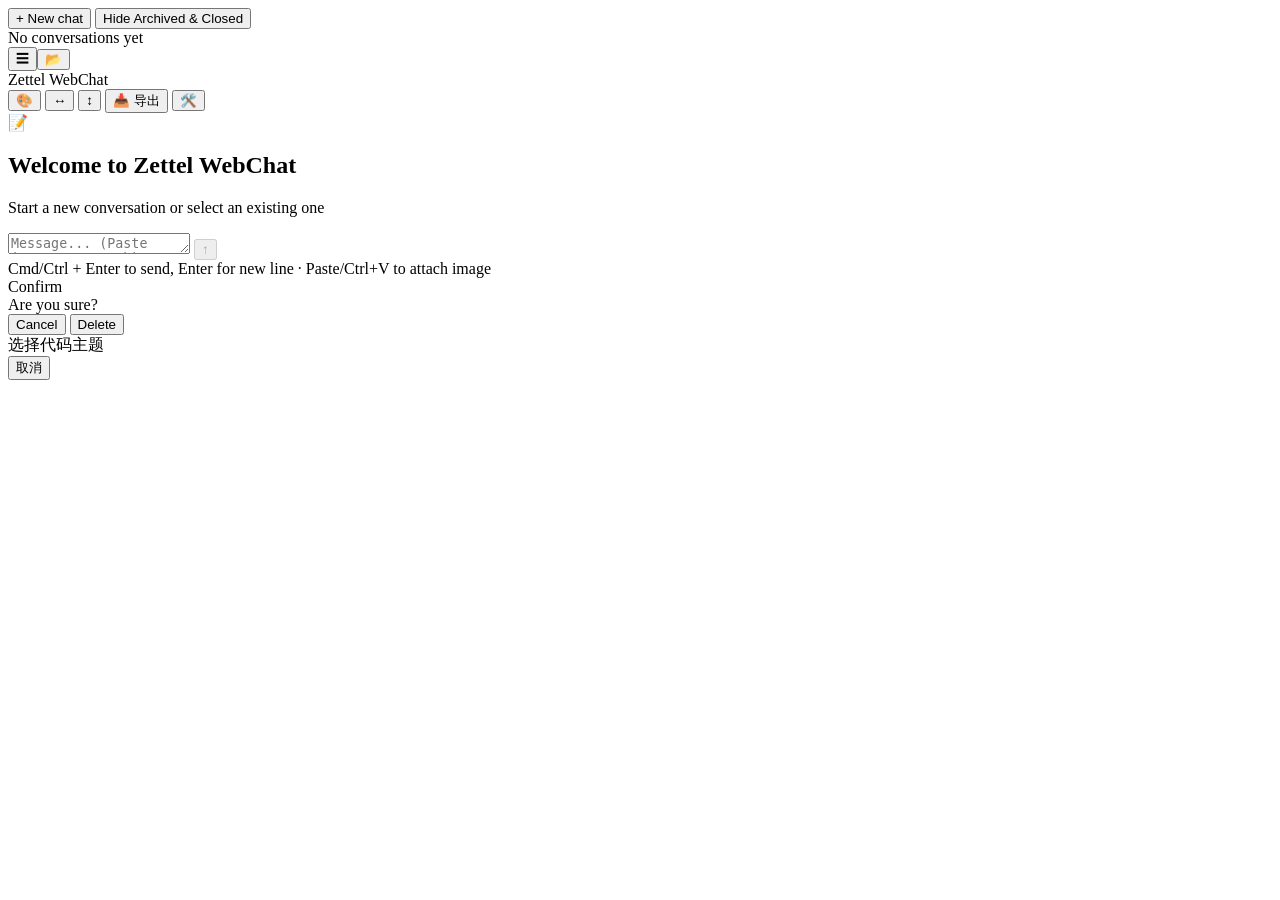
==== commit 0166d085: "refactor(webchat): 拆分大文件 - server.py (2110行) → core/ 目录模块 - app.js (2142行) → js/ 目录 ES Modules - ind" ====
--- a/webchat/static/index.html
+++ b/webchat/static/index.html
@@ -4,2349 +4,15 @@
     <meta charset="UTF-8">
     <meta name="viewport" content="width=device-width, initial-scale=1.0, maximum-scale=1.0, user-scalable=no">
     <title>Zettel WebChat</title>
-    <style>
-        * {
-            margin: 0;
-            padding: 0;
-            box-sizing: border-box;
-        }
-        
-        :root {
-            --sidebar-width: 260px;
-            --header-height: 50px;
-            --input-height: 70px;
-            --primary: #10a37f;
-            --primary-hover: #0d8c6d;
-            --bg-primary: #ffffff;
-            --bg-secondary: #f7f7f8;
-            --bg-sidebar: #f9f9f9;
-            --border: #e5e5e5;
-            --text-primary: #343541;
-            --text-secondary: #6b6c7a;
-            --danger: #ef4444;
-        }
-        
-        body {
-            font-family: -apple-system, BlinkMacSystemFont, "Segoe UI", Roboto, sans-serif;
-            background: var(--bg-primary);
-            color: var(--text-primary);
-            height: 100vh;
-            overflow: hidden;
-        }
-        
-        /* Layout */
-        .app {
-            display: flex;
-            height: 100vh;
-        }
-        
-        /* Sidebar */
-        .sidebar {
-            width: var(--sidebar-width);
-            min-width: var(--sidebar-width);
-            background: var(--bg-sidebar);
-            border-right: 1px solid var(--border);
-            display: flex;
-            flex-direction: column;
-        }
-        
-        .sidebar.collapsed {
-            display: none;
-        }
-        
-        .sidebar-header {
-            padding: 12px;
-            border-bottom: 1px solid var(--border);
-        }
-        
-        .new-chat-btn {
-            width: 100%;
-            padding: 12px;
-            background: transparent;
-            border: 1px solid var(--border);
-            border-radius: 8px;
-            cursor: pointer;
-            font-size: 14px;
-            color: var(--text-primary);
-            display: flex;
-            align-items: center;
-            gap: 8px;
-            transition: all 0.2s;
-        }
-        
-        .new-chat-btn:hover {
-            background: var(--bg-secondary);
-        }
-        
-        .toggle-archived-btn {
-            width: 100%;
-            margin-top: 8px;
-            padding: 8px;
-            background: transparent;
-            border: none;
-            border-radius: 8px;
-            cursor: pointer;
-            font-size: 12px;
-            color: var(--text-secondary);
-            transition: all 0.2s;
-        }
-        
-        .toggle-archived-btn:hover {
-            background: var(--bg-secondary);
-            color: var(--text-primary);
-        }
-        
-        .session-list {
-            flex: 1;
-            overflow-y: auto;
-            padding: 8px;
-        }
-        
-        .session-group {
-            margin-bottom: 8px;
-        }
-        
-        .session-group-label {
-            font-size: 11px;
-            text-transform: uppercase;
-            color: var(--text-secondary);
-            padding: 8px 12px 4px;
-            font-weight: 600;
-            letter-spacing: 0.5px;
-        }
-        
-        .session-item {
-            padding: 10px 12px;
-            border-radius: 8px;
-            cursor: pointer;
-            margin-bottom: 2px;
-            margin-left: 8px;
-            margin-right: 8px;
-            display: flex;
-            align-items: center;
-            gap: 10px;
-            transition: background 0.2s;
-            position: relative;
-        }
-        
-        .session-item:hover {
-            background: var(--bg-secondary);
-        }
-        
-        .session-item.active {
-            background: #ececf1;
-        }
-        
-        .session-item.closed {
-            opacity: 0.6;
-        }
-        
-        .session-item.archived {
-            opacity: 0.7;
-        }
-        
-        /* Session Popup Menu - Fixed position to escape overflow */
-        /* Session Menu Trigger Button */
-        .session-menu-trigger {
-            width: 24px;
-            height: 24px;
-            display: flex;
-            align-items: center;
-            justify-content: center;
-            background: none;
-            border: none;
-            border-radius: 4px;
-            font-size: 14px;
-            color: var(--text-secondary);
-            cursor: pointer;
-            opacity: 0;
-            transition: opacity 0.15s, background 0.15s;
-        }
-        
-        .session-item:hover .session-menu-trigger,
-        .session-menu-trigger[open] {
-            opacity: 1;
-        }
-        
-        .session-menu-trigger:hover {
-            background: var(--bg-secondary);
-            color: var(--text-primary);
-        }
-        
-        /* Session Popup Menu */
-        .session-menu {
-            position: fixed;
-            background: var(--bg-primary);
-            border: 1px solid var(--border);
-            border-radius: 8px;
-            box-shadow: 0 4px 20px rgba(0,0,0,0.2);
-            padding: 6px;
-            min-width: 150px;
-            z-index: 1000;
-        }
-        
-        .session-menu-item {
-            display: flex;
-            align-items: center;
-            gap: 10px;
-            width: 100%;
-            padding: 10px 12px;
-            background: none;
-            border: none;
-            border-radius: 6px;
-            font-size: 14px;
-            text-align: left;
-            cursor: pointer;
-            color: var(--text-primary);
-            transition: background 0.15s;
-        }
-        
-        .session-menu-item:hover {
-            background: var(--bg-secondary);
-        }
-        
-        .session-menu-item.danger {
-            color: var(--danger);
-        }
-        
-        .session-menu-item.danger:hover {
-            background: rgba(239, 68, 68, 0.1);
-        }
-        
-        .session-menu-separator {
-            height: 1px;
-            background: var(--border);
-            margin: 6px 0;
-        }
-        
-        /* Inline Rename in menu */
-        .menu-rename {
-            padding: 8px;
-        }
-        
-        .menu-rename input {
-            width: 100%;
-            padding: 8px;
-            border: 1px solid var(--border);
-            border-radius: 6px;
-            font-size: 14px;
-            margin-bottom: 8px;
-        }
-        
-        .menu-rename input:focus {
-            outline: none;
-            border-color: var(--primary);
-        }
-        
-        .menu-rename-btns {
-            display: flex;
-            gap: 8px;
-        }
-        
-        .menu-rename-btns button {
-            flex: 1;
-            padding: 6px;
-            border: none;
-            border-radius: 6px;
-            font-size: 13px;
-            cursor: pointer;
-        }
-        
-        .menu-rename-btns .save {
-            background: var(--primary);
-            color: white;
-        }
-        
-        .menu-rename-btns .cancel {
-            background: var(--bg-secondary);
-            color: var(--text-secondary);
-        }
-        
-        .session-item .icon {
-            font-size: 16px;
-            opacity: 0.6;
-        }
-        
-        .session-item .title {
-            flex: 1;
-            font-size: 14px;
-            white-space: nowrap;
-            overflow: hidden;
-            text-overflow: ellipsis;
-        }
-        
-        .session-item .menu-btn {
-            opacity: 0;
-            background: none;
-            border: none;
-            cursor: pointer;
-            padding: 4px;
-            border-radius: 4px;
-        }
-        
-        .session-item:hover .menu-btn {
-            opacity: 1;
-        }
-        
-        .session-item .menu-btn:hover {
-            background: var(--border);
-        }
-        
-        .empty-sessions {
-            text-align: center;
-            padding: 40px 20px;
-            color: var(--text-secondary);
-            font-size: 14px;
-        }
-        
-        /* Main Chat Area */
-        .main {
-            flex: 1;
-            display: flex;
-            flex-direction: column;
-            min-width: 0;
-        }
-        
-        .chat-header {
-            height: var(--header-height);
-            border-bottom: 1px solid var(--border);
-            display: flex;
-            align-items: center;
-            justify-content: space-between;
-            padding: 0 16px;
-            background: var(--bg-primary);
-        }
-        
-        .chat-header .title {
-            font-size: 16px;
-            font-weight: 500;
-        }
-        
-        .chat-header .mobile-menu-btn {
-            display: none;
-            background: none;
-            border: none;
-            font-size: 20px;
-            cursor: pointer;
-        }
-        
-        .chat-header .sidebar-toggle-btn {
-            background: transparent;
-            border: none;
-            font-size: 18px;
-            cursor: pointer;
-            padding: 6px 8px;
-            border-radius: 6px;
-            transition: all 0.2s;
-            color: var(--text-primary);
-            margin-right: 8px;
-        }
-        
-        .chat-header .sidebar-toggle-btn:hover {
-            background: var(--bg-secondary);
-        }
-        
-        .messages {
-            flex: 1;
-            overflow-y: auto;
-            padding: 20px 0;
-        }
-        
-        .message {
-            padding: 20px;
-            display: flex;
-            gap: 16px;
-            max-width: 800px;
-            margin: 0 auto;
-        }
-        
-        .message.user {
-            background: var(--bg-primary);
-        }
-        
-        .message.assistant {
-            background: var(--bg-secondary);
-        }
-        
-        .message .avatar {
-            width: 30px;
-            height: 30px;
-            border-radius: 4px;
-            display: flex;
-            align-items: center;
-            justify-content: center;
-            font-size: 14px;
-            flex-shrink: 0;
-        }
-        
-        .message.user .avatar {
-            background: #5436da;
-            color: white;
-        }
-        
-        .message.assistant .avatar {
-            background: var(--primary);
-            color: white;
-        }
-        
-        .message .content {
-            flex: 1;
-            line-height: 1.6;
-            word-break: break-word;
-        }
-        
-        /* Markdown styles */
-        .message .content.markdown,
-        .message-block.markdown,
-        .thinking-content.markdown {
-            white-space: normal;
-        }
-        
-        .message .content.markdown pre,
-        .message-block.markdown pre,
-        .thinking-content.markdown pre {
-            background: var(--code-bg, #f6f6f7);
-            border-radius: 6px;
-            padding: 12px;
-            overflow-x: auto;
-            margin: 8px 0;
-        }
-        
-        .message .content.markdown code,
-        .message-block.markdown code,
-        .thinking-content.markdown code {
-            font-family: 'SF Mono', Monaco, Consolas, monospace;
-            font-size: 0.9em;
-            background: rgba(0,0,0,0.05);
-            padding: 2px 6px;
-            border-radius: 4px;
-        }
-        
-        .message .content.markdown pre code,
-        .message-block.markdown pre code,
-        .thinking-content.markdown pre code {
-            background: none;
-            padding: 0;
-            color: inherit;
-        }
-        
-        /* Ensure code block content is visible */
-        pre code {
-            color: #444;
-        }
-        
-        .message .content.markdown h1,
-        .message .content.markdown h2,
-        .message .content.markdown h3,
-        .message-block.markdown h1,
-        .message-block.markdown h2,
-        .message-block.markdown h3,
-        .thinking-content.markdown h1,
-        .thinking-content.markdown h2,
-        .thinking-content.markdown h3 {
-            margin: 16px 0 8px;
-            font-weight: 600;
-        }
-        
-        .message .content.markdown h1,
-        .message-block.markdown h1,
-        .thinking-content.markdown h1 { font-size: 1.5em; }
-        
-        .message .content.markdown h2,
-        .message-block.markdown h2,
-        .thinking-content.markdown h2 { font-size: 1.3em; }
-        
-        .message .content.markdown h3,
-        .message-block.markdown h3,
-        .thinking-content.markdown h3 { font-size: 1.1em; }
-        
-        .message .content.markdown ul,
-        .message .content.markdown ol,
-        .message-block.markdown ul,
-        .message-block.markdown ol,
-        .thinking-content.markdown ul,
-        .thinking-content.markdown ol {
-            margin: 8px 0;
-            padding-left: 24px;
-        }
-        
-        .message .content.markdown li,
-        .message-block.markdown li,
-        .thinking-content.markdown li {
-            margin: 4px 0;
-        }
-        
-        .message .content.markdown a,
-        .message-block.markdown a,
-        .thinking-content.markdown a {
-            color: var(--primary);
-            text-decoration: none;
-        }
-        
-        .message .content.markdown a:hover,
-        .message-block.markdown a:hover,
-        .thinking-content.markdown a:hover {
-            text-decoration: underline;
-        }
-        
-        .message .content.markdown blockquote,
-        .message-block.markdown blockquote,
-        .thinking-content.markdown blockquote {
-            border-left: 3px solid var(--border);
-            margin: 8px 0;
-            padding-left: 16px;
-            color: var(--text-secondary);
-        }
-        
-        /* Table styles */
-        .message .content.markdown table,
-        .message-block.markdown table,
-        .thinking-content.markdown table {
-            border-collapse: collapse;
-            width: 100%;
-            margin: 12px 0;
-            font-size: 14px;
-        }
-        
-        .message .content.markdown th,
-        .message .content.markdown td,
-        .message-block.markdown th,
-        .message-block.markdown td,
-        .thinking-content.markdown th,
-        .thinking-content.markdown td {
-            border: 1px solid var(--border);
-            padding: 8px 12px;
-            text-align: left;
-        }
-        
-        .message .content.markdown th,
-        .message-block.markdown th,
-        .thinking-content.markdown th {
-            background: var(--bg-secondary);
-            font-weight: 600;
-        }
-        
-        .message .content.markdown tr:nth-child(even),
-        .message-block.markdown tr:nth-child(even),
-        .thinking-content.markdown tr:nth-child(even) {
-            background: var(--bg-secondary);
-        }
-        
-        .message .content.loading::after {
-            content: "▋";
-            animation: blink 1s infinite;
-        }
-        
-        @keyframes blink {
-            0%, 50% { opacity: 1; }
-            51%, 100% { opacity: 0; }
-        }
-        
-        /* Thinking block styles */
-        .thinking-block {
-            margin-bottom: 12px;
-            border: 1px solid var(--border);
-            border-radius: 8px;
-            background: var(--bg-secondary);
-            overflow: hidden;
-        }
-        
-        .thinking-header {
-            display: flex;
-            align-items: center;
-            gap: 6px;
-            padding: 8px 12px;
-            cursor: pointer;
-            user-select: none;
-            transition: background 0.2s;
-            font-size: 13px;
-            color: var(--text-secondary);
-        }
-        
-        .thinking-header:hover {
-            background: rgba(0,0,0,0.03);
-        }
-        
-        .thinking-header .icon {
-            font-size: 14px;
-        }
-        
-        .thinking-header .toggle-icon {
-            margin-left: auto;
-            font-size: 12px;
-            transition: transform 0.2s;
-        }
-        
-        .thinking-block.collapsed .toggle-icon {
-            transform: rotate(-90deg);
-        }
-        
-        .thinking-content {
-            padding: 12px;
-            border-top: 1px solid var(--border);
-            font-size: 13px;
-            color: var(--text-secondary);
-            line-height: 1.5;
-            max-height: 400px;
-            overflow-y: auto;
-        }
-        
-        .thinking-content.markdown {
-            color: var(--text-primary);
-        }
-        
-        .thinking-content.markdown pre {
-            background: var(--code-bg, #f6f6f7);
-            border-radius: 6px;
-            padding: 12px;
-            overflow-x: auto;
-            margin: 8px 0;
-        }
-        
-        .thinking-content.markdown code {
-            font-family: 'SF Mono', Monaco, Consolas, monospace;
-            font-size: 0.9em;
-            background: rgba(0,0,0,0.05);
-            padding: 2px 6px;
-            border-radius: 4px;
-        }
-        
-        .thinking-content.markdown pre code {
-            background: none;
-            padding: 0;
-        }
-        
-        .thinking-block.collapsed .thinking-content {
-            display: none;
-        }
-        
-        .thinking-content.streaming {
-            white-space: pre-wrap;
-            font-family: 'SF Mono', Monaco, Consolas, monospace;
-        }
-        
-        .thinking-content.streaming::after {
-            content: "▋";
-            animation: blink 1s infinite;
-        }
-        
-        /* Message blocks */
-        .message-block {
-            margin-bottom: 12px;
-        }
-        
-        .message-block.markdown {
-            /* Markdown content styling */
-        }
-        
-        .streaming-output {
-            white-space: pre-wrap;
-            font-family: inherit;
-        }
-        
-        /* Mermaid diagrams */
-        .mermaid {
-            text-align: center;
-            padding: 16px;
-            background: var(--bg-secondary);
-            border-radius: 8px;
-            margin: 12px 0;
-        }
-        
-        /* Hide language label in code blocks */
-        pre::before {
-            display: none !important;
-        }
-        
-        /* Code block styling */
-        pre {
-            position: relative;
-            margin: 8px 0;
-        }
-        
-        /* Tools block styling */
-        .tools-block {
-            margin: 12px 0;
-            border: 2px solid var(--primary);
-            border-radius: 8px;
-            background: var(--bg-secondary);
-            overflow: hidden;
-        }
-        
-        .tools-header {
-            display: flex;
-            align-items: center;
-            gap: 6px;
-            padding: 8px 12px;
-            font-size: 13px;
-            color: var(--text-secondary);
-            border-bottom: 1px solid var(--border);
-            background: rgba(0,0,0,0.02);
-        }
-        
-        .tools-header .step-info {
-            margin-left: auto;
-            font-size: 11px;
-            padding: 2px 8px;
-            background: var(--primary);
-            color: white;
-            border-radius: 10px;
-        }
-        
-        .tools-list {
-            padding: 8px;
-        }
-        
-        .tool-call-item {
-            padding: 10px 12px;
-            margin-bottom: 8px;
-            background: var(--bg-primary);
-            border-radius: 6px;
-            border-left: 3px solid var(--border);
-        }
-        
-        .tool-call-item:last-child {
-            margin-bottom: 0;
-        }
-        
-        .tool-call-item.running {
-            border-left-color: var(--primary);
-            background: rgba(16, 163, 127, 0.05);
-        }
-        
-        .tool-call-item.completed {
-            border-left-color: #10a37f;
-        }
-        
-        .tool-call-item.failed {
-            border-left-color: var(--danger);
-        }
-        
-        .tool-call-header {
-            display: flex;
-            align-items: center;
-            gap: 8px;
-            font-size: 13px;
-        }
-        
-        .tool-icon {
-            font-size: 14px;
-        }
-        
-        .tool-name {
-            font-weight: 500;
-            font-family: 'SF Mono', Monaco, monospace;
-            color: var(--text-primary);
-        }
-        
-        .tool-status {
-            margin-left: auto;
-            font-size: 12px;
-        }
-        
-        .tool-status.spinning {
-            animation: spin 1s linear infinite;
-        }
-        
-        .tool-status.success {
-            color: #10a37f;
-        }
-        
-        .tool-status.error {
-            color: var(--danger);
-        }
-        
-        @keyframes spin {
-            from { transform: rotate(0deg); }
-            to { transform: rotate(360deg); }
-        }
-        
-        .tool-args {
-            margin-top: 6px;
-            padding: 6px 8px;
-            background: rgba(0,0,0,0.03);
-            border-radius: 4px;
-            font-size: 12px;
-            font-family: 'SF Mono', Monaco, monospace;
-            color: var(--text-secondary);
-            overflow-x: auto;
-            white-space: nowrap;
-        }
-        
-        .tool-result {
-            margin-top: 6px;
-            padding: 6px 8px;
-            background: rgba(16, 163, 127, 0.05);
-            border-radius: 4px;
-            font-size: 12px;
-            font-family: 'SF Mono', Monaco, monospace;
-            color: var(--text-primary);
-            max-height: 100px;
-            overflow-y: auto;
-        }
-        
-        .tool-call-item.failed .tool-result {
-            background: rgba(239, 68, 68, 0.05);
-        }
-        
-        /* 简洁工具标签样式 - ReadFile (path) ✓ */
-        .tools-inline {
-            display: inline;
-            font-size: 13px;
-        }
-        
-        .tool-tag {
-            display: inline-flex;
-            align-items: center;
-            gap: 2px;
-            margin-right: 12px;
-            font-family: 'SF Mono', Monaco, monospace;
-            cursor: default;
-        }
-        
-        .tool-tag-name {
-            color: var(--primary);
-            font-weight: 500;
-        }
-        
-        .tool-tag-args {
-            color: var(--text-secondary);
-        }
-        
-        .tool-tag-status {
-            margin-left: 2px;
-            font-size: 12px;
-        }
-        
-        .tool-tag.running .tool-tag-status {
-            animation: spin 1s linear infinite;
-        }
-        
-        .tool-tag.completed .tool-tag-status {
-            color: #10a37f;
-        }
-        
-        .tool-tag.failed .tool-tag-status {
-            color: var(--danger);
-        }
-        
-        .empty-state {
-            flex: 1;
-            display: flex;
-            flex-direction: column;
-            align-items: center;
-            justify-content: center;
-            color: var(--text-secondary);
-            padding: 40px;
-            text-align: center;
-        }
-        
-        .empty-state .logo {
-            font-size: 48px;
-            margin-bottom: 20px;
-        }
-        
-        .empty-state h2 {
-            font-size: 24px;
-            font-weight: 400;
-            margin-bottom: 12px;
-            color: var(--text-primary);
-        }
-        
-        .empty-state p {
-            font-size: 14px;
-        }
-        
-        /* Input Area */
-        .input-area {
-            border-top: 1px solid var(--border);
-            padding: 16px;
-            background: var(--bg-primary);
-        }
-        
-        .input-status {
-            max-width: 800px;
-            margin: 0 auto 8px;
-            min-height: 20px;
-            font-size: 13px;
-            color: var(--text-secondary);
-            display: flex;
-            align-items: center;
-            gap: 8px;
-        }
-        
-        .input-status .tool-indicator {
-            display: inline-flex;
-            align-items: center;
-            gap: 4px;
-            padding: 2px 8px;
-            background: var(--bg-secondary);
-            border-radius: 4px;
-            font-family: 'SF Mono', Monaco, monospace;
-            font-size: 12px;
-        }
-        
-        .input-status .tool-indicator.running {
-            background: rgba(16, 163, 127, 0.1);
-            color: var(--primary);
-        }
-        
-        .input-status .spinner {
-            width: 12px;
-            height: 12px;
-            border: 2px solid var(--border);
-            border-top-color: var(--primary);
-            border-radius: 50%;
-            animation: spin 1s linear infinite;
-        }
-        
-        .input-container {
-            max-width: 800px;
-            margin: 0 auto;
-            position: relative;
-        }
-        
-        /* Split Panel Layout */
-        .main-container {
-            flex: 1;
-            display: flex;
-            min-width: 0;
-            min-height: 0;
-        }
-        
-        .main-container.split-vertical {
-            flex-direction: row;
-        }
-        
-        .main-container.split-horizontal {
-            flex-direction: column;
-        }
-        
-        .panel {
-            flex: 1;
-            display: flex;
-            flex-direction: column;
-            min-width: 0;
-            min-height: 0;
-            overflow: hidden;
-        }
-        
-        .panel-divider {
-            background: var(--border);
-            flex-shrink: 0;
-        }
-        
-        .main-container.split-vertical .panel-divider {
-            width: 4px;
-            cursor: col-resize;
-        }
-        
-        .main-container.split-horizontal .panel-divider {
-            height: 4px;
-            cursor: row-resize;
-        }
-        
-        .panel-divider:hover {
-            background: var(--primary);
-        }
-        
-        .panel-header {
-            height: var(--header-height);
-            border-bottom: 1px solid var(--border);
-            display: flex;
-            align-items: center;
-            justify-content: space-between;
-            padding: 0 16px;
-            background: var(--bg-primary);
-            flex-shrink: 0;
-        }
-        
-        .panel-header .title {
-            font-size: 14px;
-            font-weight: 500;
-            color: var(--text-secondary);
-        }
-        
-        .panel-actions {
-            display: flex;
-            gap: 8px;
-            align-items: center;
-        }
-        
-        .panel-btn {
-            background: transparent;
-            border: none;
-            font-size: 14px;
-            cursor: pointer;
-            padding: 6px 8px;
-            border-radius: 6px;
-            color: var(--text-secondary);
-            transition: all 0.2s;
-        }
-        
-        .panel-btn:hover {
-            background: var(--bg-secondary);
-            color: var(--text-primary);
-        }
-        
-        .mockcraft-header-btn {
-            display: flex;
-            align-items: center;
-            gap: 4px;
-            padding: 5px 10px;
-            background: transparent;
-            border: 1px solid var(--border);
-            border-radius: 6px;
-            font-size: 12px;
-            color: var(--text-secondary);
-            cursor: pointer;
-            transition: all 0.2s;
-            white-space: nowrap;
-        }
-        
-        .mockcraft-header-btn:hover {
-            background: var(--bg-secondary);
-            color: var(--text-primary);
-            border-color: var(--text-secondary);
-        }
-        
-        .panel-content {
-            flex: 1;
-            overflow: auto;
-            position: relative;
-        }
-        
-        /* MockCraft Panel Styles */
-        .mockcraft-section {
-            border-bottom: 1px solid var(--border);
-            padding: 12px;
-        }
-        
-        .mockcraft-section-header {
-            display: flex;
-            justify-content: space-between;
-            align-items: center;
-            margin-bottom: 8px;
-        }
-        
-        .mockcraft-section-title {
-            font-size: 13px;
-            font-weight: 600;
-            color: var(--text-secondary);
-        }
-        
-        .mockcraft-small-btn {
-            background: none;
-            border: none;
-            font-size: 14px;
-            color: var(--text-secondary);
-            cursor: pointer;
-            padding: 4px 6px;
-            border-radius: 4px;
-            transition: all 0.15s;
-        }
-        
-        .mockcraft-small-btn:hover {
-            background: var(--bg-secondary);
-            color: var(--text-primary);
-        }
-        
-        .prototype-item-wrapper {
-            position: relative;
-            display: flex;
-            align-items: center;
-        }
-        
-        .prototype-item-wrapper .prototype-item {
-            flex: 1;
-            min-width: 0;
-        }
-        
-        .prototype-menu-trigger {
-            width: 24px;
-            height: 24px;
-            display: flex;
-            align-items: center;
-            justify-content: center;
-            opacity: 0;
-            background: none;
-            border: none;
-            border-radius: 4px;
-            font-size: 14px;
-            color: var(--text-secondary);
-            cursor: pointer;
-            transition: opacity 0.15s, background 0.15s;
-        }
-        
-        .prototype-item-wrapper:hover .prototype-menu-trigger,
-        .prototype-menu-trigger[open] {
-            opacity: 1;
-        }
-        
-        .prototype-menu-trigger:hover {
-            background: var(--bg-secondary);
-            color: var(--text-primary);
-        }
-        
-        .mockcraft-menu-btn {
-            background: transparent;
-            border: none;
-            font-size: 16px;
-            cursor: pointer;
-            padding: 4px 8px;
-            border-radius: 4px;
-            transition: background 0.2s;
-            color: var(--text-secondary);
-        }
-        
-        .mockcraft-menu-btn:hover {
-            background: var(--bg-secondary);
-            color: var(--text-primary);
-        }
-        
-        /* Prototype Popup Menu */
-        .prototype-menu {
-            position: fixed;
-            background: var(--bg-primary);
-            border: 1px solid var(--border);
-            border-radius: 8px;
-            box-shadow: 0 4px 20px rgba(0,0,0,0.2);
-            padding: 6px;
-            min-width: 120px;
-            z-index: 1000;
-        }
-        
-        .prototype-menu-item {
-            display: flex;
-            align-items: center;
-            gap: 10px;
-            width: 100%;
-            padding: 10px 12px;
-            background: none;
-            border: none;
-            border-radius: 6px;
-            font-size: 14px;
-            text-align: left;
-            cursor: pointer;
-            color: var(--text-primary);
-            transition: background 0.15s;
-        }
-        
-        .prototype-menu-item:hover {
-            background: var(--bg-secondary);
-        }
-        
-        .prototype-menu-item:disabled {
-            opacity: 0.5;
-            cursor: not-allowed;
-        }
-        
-        .prototype-menu-item:disabled:hover {
-            background: none;
-        }
-        
-        .prototype-menu-item.danger {
-            color: var(--danger);
-        }
-        
-        .prototype-menu-item.danger:hover {
-            background: rgba(239, 68, 68, 0.1);
-        }
-        
-        .prototype-menu-separator {
-            height: 1px;
-            background: var(--border);
-            margin: 6px 0;
-        }
-        
-        /* Inline Rename in prototype menu */
-        .prototype-menu-rename {
-            padding: 8px;
-        }
-        
-        .prototype-menu-rename input {
-            width: 100%;
-            padding: 8px;
-            border: 1px solid var(--border);
-            border-radius: 6px;
-            font-size: 14px;
-            margin-bottom: 8px;
-        }
-        
-        .prototype-menu-rename input:focus {
-            outline: none;
-            border-color: var(--primary);
-        }
-        
-        .prototype-menu-rename-btns {
-            display: flex;
-            gap: 8px;
-        }
-        
-        .prototype-menu-rename-btns button {
-            flex: 1;
-            padding: 6px;
-            border: none;
-            border-radius: 6px;
-            font-size: 13px;
-            cursor: pointer;
-        }
-        
-        .prototype-menu-rename-btns .save {
-            background: var(--primary);
-            color: white;
-        }
-        
-        .prototype-menu-rename-btns .cancel {
-            background: var(--bg-secondary);
-            color: var(--text-secondary);
-        }
-        
-        .prototype-list {
-            max-height: 150px;
-            overflow-y: auto;
-        }
-        
-        .prototype-item {
-            display: flex;
-            align-items: center;
-            padding: 8px 10px;
-            border-radius: 6px;
-            cursor: pointer;
-            margin-bottom: 4px;
-            transition: background 0.2s;
-            border: 1px solid transparent;
-        }
-        
-        .prototype-item:hover {
-            background: var(--bg-secondary);
-        }
-        
-        .prototype-item.active {
-            background: rgba(16, 163, 127, 0.1);
-            border-color: var(--primary);
-        }
-        
-        .prototype-item .name {
-            flex: 1;
-            font-size: 13px;
-            white-space: nowrap;
-            overflow: hidden;
-            text-overflow: ellipsis;
-        }
-        
-        .prototype-item .prototype-menu-btn {
-            width: 24px;
-            height: 24px;
-            display: flex;
-            align-items: center;
-            justify-content: center;
-            background: none;
-            border: none;
-            border-radius: 4px;
-            cursor: pointer;
-            color: var(--text-secondary);
-            transition: background 0.15s, color 0.15s;
-            padding: 0;
-            margin-left: 4px;
-        }
-        
-        .prototype-item .prototype-menu-btn:hover {
-            background: var(--bg-secondary);
-            color: var(--text-primary);
-        }
-        
-        .prototype-item.active .prototype-menu-btn {
-            color: var(--primary);
-        }
-        
-        .prototype-item .version {
-            font-size: 11px;
-            color: var(--text-secondary);
-            background: var(--bg-secondary);
-            padding: 2px 6px;
-            border-radius: 4px;
-            margin-left: 8px;
-        }
-        
-        .prototype-item .meta {
-            font-size: 11px;
-            color: var(--text-secondary);
-            margin-left: 8px;
-        }
-        
-        .prototype-item.editing {
-            padding: 4px 6px;
-            flex: 1;
-        }
-        
-        .prototype-item.editing input {
-            width: 100%;
-            padding: 6px 8px;
-            border: 1px solid var(--border);
-            border-radius: 4px;
-            font-size: 13px;
-            outline: none;
-        }
-        
-        .prototype-item.editing input:focus {
-            border-color: var(--primary);
-        }
-        
-        .prototype-edit-btns {
-            display: flex;
-            gap: 4px;
-            margin-left: 4px;
-        }
-        
-        .prototype-edit-btn {
-            padding: 4px 8px;
-            border: none;
-            border-radius: 4px;
-            font-size: 12px;
-            cursor: pointer;
-            transition: all 0.15s;
-        }
-        
-        .prototype-edit-btn.save {
-            background: var(--primary);
-            color: white;
-        }
-        
-        .prototype-edit-btn.save:hover {
-            background: var(--primary-hover);
-        }
-        
-        .prototype-edit-btn.cancel {
-            background: var(--bg-secondary);
-            color: var(--text-secondary);
-        }
-        
-        .prototype-edit-btn.cancel:hover {
-            background: var(--border);
-        }
-        
-        .prototype-placeholder {
-            text-align: center;
-            padding: 20px;
-            color: var(--text-secondary);
-            font-size: 13px;
-        }
-        
-        .prototype-placeholder .hint {
-            font-size: 12px;
-            margin-top: 4px;
-        }
-        
-        .mockcraft-preview-section {
-            flex: 1;
-            display: flex;
-            flex-direction: column;
-            min-height: 0;
-            padding: 0;
-        }
-        
-        .mockcraft-preview-section .mockcraft-section-header {
-            padding: 12px;
-            border-bottom: 1px solid var(--border);
-        }
-        
-        .preview-controls {
-            display: flex;
-            align-items: center;
-            gap: 4px;
-        }
-        
-        .prototype-version {
-            font-size: 11px;
-            color: var(--primary);
-            background: rgba(16, 163, 127, 0.1);
-            padding: 2px 8px;
-            border-radius: 10px;
-            margin-right: 4px;
-        }
-        
-        .mockcraft-preview-container {
-            flex: 1;
-            position: relative;
-            overflow: hidden;
-        }
-        
-        .mockcraft-placeholder {
-            display: flex;
-            flex-direction: column;
-            align-items: center;
-            justify-content: center;
-            height: 100%;
-            color: var(--text-secondary);
-            padding: 20px;
-            text-align: center;
-        }
-        
-        .mockcraft-placeholder .icon {
-            font-size: 40px;
-            margin-bottom: 12px;
-        }
-        
-        .mockcraft-placeholder h3 {
-            font-size: 16px;
-            font-weight: 500;
-            color: var(--text-primary);
-            margin-bottom: 4px;
-        }
-        
-        .mockcraft-placeholder p {
-            font-size: 13px;
-            margin-bottom: 4px;
-        }
-        
-        .mockcraft-placeholder .hint {
-            font-size: 12px;
-            opacity: 0.7;
-        }
-        
-        #mockcraftPreviewFrame {
-            width: 100%;
-            height: 100%;
-            border: none;
-            background: white;
-        }
-        
-        .interaction-controls {
-            padding: 8px 0;
-        }
-        
-        .interaction-control {
-            display: flex;
-            align-items: center;
-            gap: 8px;
-            margin-bottom: 8px;
-            font-size: 13px;
-        }
-        
-        .interaction-control label {
-            min-width: 80px;
-            color: var(--text-secondary);
-        }
-        
-        .interaction-control input,
-        .interaction-control select {
-            flex: 1;
-            padding: 6px 10px;
-            border: 11px solid var(--border);
-            border-radius: 6px;
-            font-size: 13px;
-            background: var(--bg-primary);
-        }
-        
-        .interaction-control input:focus,
-        .interaction-control select:focus {
-            outline: none;
-            border-color: var(--primary);
-        }
-        
-        /* Page Orchestration Styles */
-        .page-orchestration {
-            display: flex;
-            flex-direction: column;
-            gap: 12px;
-        }
-        
-        /* Playback Controls */
-        .playback-controls {
-            display: flex;
-            align-items: center;
-            gap: 8px;
-            padding: 8px;
-            background: var(--bg-secondary);
-            border-radius: 8px;
-        }
-        
-        .playback-btn {
-            display: flex;
-            align-items: center;
-            justify-content: center;
-            width: 36px;
-            height: 36px;
-            border: none;
-            border-radius: 6px;
-            background: var(--bg-primary);
-            cursor: pointer;
-            font-size: 16px;
-            transition: all 0.2s;
-            box-shadow: 0 1px 2px rgba(0,0,0,0.1);
-        }
-        
-        .playback-btn:hover {
-            background: var(--primary);
-            transform: scale(1.05);
-        }
-        
-        .playback-btn.active {
-            background: var(--primary);
-            animation: pulse 1.5s infinite;
-        }
-        
-        @keyframes pulse {
-            0%, 100% { opacity: 1; }
-            50% { opacity: 0.7; }
-        }
-        
-        .page-indicator {
-            margin-left: auto;
-            font-size: 13px;
-            font-weight: 500;
-            color: var(--text-secondary);
-            font-family: 'SF Mono', Monaco, monospace;
-        }
-        
-        .playback-options {
-            display: flex;
-            align-items: center;
-            gap: 12px;
-            margin-left: 12px;
-            padding-left: 12px;
-            border-left: 1px solid var(--border);
-        }
-        
-        .playback-option {
-            display: flex;
-            align-items: center;
-            gap: 4px;
-            font-size: 12px;
-            color: var(--text-secondary);
-            cursor: pointer;
-        }
-        
-        .playback-option input[type="number"] {
-            width: 40px;
-            padding: 4px 6px;
-            border: 1px solid var(--border);
-            border-radius: 4px;
-            font-size: 12px;
-            text-align: center;
-        }
-        
-        .playback-option input[type="checkbox"] {
-            width: 16px;
-            height: 16px;
-            accent-color: var(--primary);
-            cursor: pointer;
-        }
-        
-        /* Page List */
-        .page-list {
-            display: flex;
-            flex-direction: column;
-            gap: 4px;
-            max-height: 200px;
-            overflow-y: auto;
-            padding: 4px;
-        }
-        
-        .page-item {
-            display: flex;
-            align-items: center;
-            gap: 8px;
-            padding: 10px 12px;
-            background: var(--bg-primary);
-            border: 2px solid transparent;
-            border-radius: 8px;
-            cursor: pointer;
-            transition: all 0.2s;
-            font-size: 13px;
-        }
-        
-        .page-item:hover {
-            background: var(--bg-secondary);
-            border-color: var(--border);
-        }
-        
-        .page-item.active {
-            background: rgba(16, 163, 127, 0.1);
-            border-color: var(--primary);
-        }
-        
-        .page-item.playing {
-            animation: playingPulse 2s infinite;
-        }
-        
-        @keyframes playingPulse {
-            0%, 100% { background: rgba(16, 163, 127, 0.1); }
-            50% { background: rgba(16, 163, 127, 0.2); }
-        }
-        
-        .page-item.dragging {
-            opacity: 0.5;
-            transform: rotate(2deg);
-        }
-        
-        .page-item.drag-over {
-            border-color: var(--primary);
-            border-style: dashed;
-            background: rgba(16, 163, 127, 0.05);
-        }
-        
-        .page-drag-handle {
-            color: var(--text-secondary);
-            cursor: grab;
-            font-size: 14px;
-            padding: 2px 4px;
-        }
-        
-        .page-drag-handle:active {
-            cursor: grabbing;
-        }
-        
-        .page-item .page-menu-btn {
-            width: 22px;
-            height: 22px;
-            display: flex;
-            align-items: center;
-            justify-content: center;
-            background: none;
-            border: none;
-            border-radius: 4px;
-            cursor: pointer;
-            color: var(--text-secondary);
-            transition: background 0.15s, color 0.15s;
-            padding: 0;
-            margin-left: auto;
-        }
-        
-        .page-item:hover .page-menu-btn {
-            opacity: 1;
-        }
-        
-        .page-item .page-menu-btn:hover {
-            background: var(--bg-secondary);
-            color: var(--text-primary);
-        }
-        
-        .page-item.active .page-menu-btn {
-            color: var(--primary);
-        }
-        
-        .page-number {
-            display: flex;
-            align-items: center;
-            justify-content: center;
-            width: 22px;
-            height: 22px;
-            background: var(--bg-secondary);
-            border-radius: 4px;
-            font-size: 11px;
-            font-weight: 600;
-            color: var(--text-secondary);
-            font-family: 'SF Mono', Monaco, monospace;
-        }
-        
-        .page-item.active .page-number {
-            background: var(--primary);
-            color: white;
-        }
-        
-        .page-name {
-            flex: 1;
-            white-space: nowrap;
-            overflow: hidden;
-            text-overflow: ellipsis;
-            color: var(--text-primary);
-        }
-        
-        .page-type {
-            font-size: 14px;
-            opacity: 0.7;
-        }
-        
-        .page-status {
-            color: var(--primary);
-            font-size: 10px;
-            animation: blink 1s infinite;
-        }
-        
-        @keyframes blink {
-            0%, 100% { opacity: 1; }
-            50% { opacity: 0.3; }
-        }
-        
-        /* Proto List in Orchestration */
-        .proto-list-section {
-            border-bottom: 1px solid var(--border);
-            padding-bottom: 12px;
-            margin-bottom: 12px;
-        }
-        
-        .section-label {
-            font-size: 11px;
-            font-weight: 600;
-            color: var(--text-secondary);
-            text-transform: uppercase;
-            letter-spacing: 0.5px;
-            margin-bottom: 8px;
-        }
-        
-        .proto-simple-list {
-            display: flex;
-            flex-direction: column;
-            gap: 4px;
-            max-height: 120px;
-            overflow-y: auto;
-        }
-        
-        .proto-simple-item {
-            display: flex;
-            align-items: center;
-            padding: 8px 10px;
-            border-radius: 6px;
-            cursor: pointer;
-            font-size: 13px;
-            transition: background 0.2s;
-            border: 1px solid transparent;
-        }
-        
-        .proto-simple-item:hover {
-            background: var(--bg-secondary);
-        }
-        
-        .proto-simple-item.active {
-            background: rgba(16, 163, 127, 0.1);
-            border-color: var(--primary);
-            font-weight: 500;
-        }
-        
-        /* Playback Settings */
-        .playback-settings {
-            padding: 12px;
-            background: var(--bg-secondary);
-            border-radius: 8px;
-            display: flex;
-            flex-direction: column;
-            gap: 10px;
-        }
-        
-        .setting-item {
-            display: flex;
-            align-items: center;
-            gap: 10px;
-            font-size: 13px;
-            color: var(--text-secondary);
-        }
-        
-        .setting-item span:first-child {
-            min-width: 60px;
-        }
-        
-        .setting-slider {
-            flex: 1;
-            height: 4px;
-            -webkit-appearance: none;
-            appearance: none;
-            background: var(--border);
-            border-radius: 2px;
-            outline: none;
-        }
-        
-        .setting-slider::-webkit-slider-thumb {
-            -webkit-appearance: none;
-            appearance: none;
-            width: 16px;
-            height: 16px;
-            background: var(--primary);
-            border-radius: 50%;
-            cursor: pointer;
-            transition: transform 0.2s;
-        }
-        
-        .setting-slider::-webkit-slider-thumb:hover {
-            transform: scale(1.2);
-        }
-        
-        .setting-item.checkbox {
-            cursor: pointer;
-        }
-        
-        .setting-item.checkbox input[type="checkbox"] {
-            width: 18px;
-            height: 18px;
-            accent-color: var(--primary);
-            cursor: pointer;
-        }
-        
-        .html-preview-frame {
-            width: 100%;
-            height: 100%;
-            border: none;
-            background: white;
-        }
-        
-        .html-preview-placeholder {
-            display: flex;
-            flex-direction: column;
-            align-items: center;
-            justify-content: center;
-            height: 100%;
-            color: var(--text-secondary);
-            padding: 40px;
-            text-align: center;
-        }
-        
-        .html-preview-placeholder .icon {
-            font-size: 48px;
-            margin-bottom: 16px;
-        }
-        
-        .html-preview-placeholder h3 {
-            font-size: 18px;
-            font-weight: 500;
-            margin-bottom: 8px;
-            color: var(--text-primary);
-        }
-        
-        .html-preview-placeholder p {
-            font-size: 14px;
-            margin-bottom: 16px;
-        }
-        
-        .html-input-area {
-            padding: 16px;
-            border-top: 1px solid var(--border);
-            background: var(--bg-primary);
-        }
-        
-        .html-input-container {
-            display: flex;
-            gap: 8px;
-            max-width: 100%;
-        }
-        
-        .html-input {
-            flex: 1;
-            padding: 10px 12px;
-            border: 1px solid var(--border);
-            border-radius: 8px;
-            font-size: 14px;
-            font-family: 'SF Mono', Monaco, monospace;
-            resize: none;
-            outline: none;
-            min-height: 40px;
-            max-height: 120px;
-        }
-        
-        .html-input:focus {
-            border-color: var(--primary);
-        }
-        
-        .html-render-btn {
-            padding: 10px 16px;
-            background: var(--primary);
-            color: white;
-            border: none;
-            border-radius: 8px;
-            font-size: 14px;
-            cursor: pointer;
-            transition: background 0.2s;
-            white-space: nowrap;
-        }
-        
-        .html-render-btn:hover {
-            background: var(--primary-hover);
-        }
-        
-        /* Image attachments preview */
-        .image-attachments {
-            max-width: 800px;
-            margin: 0 auto 12px;
-            display: flex;
-            flex-wrap: wrap;
-            gap: 8px;
-        }
-        
-        .image-preview {
-            position: relative;
-            width: 80px;
-            height: 80px;
-            border-radius: 8px;
-            overflow: hidden;
-            border: 1px solid var(--border);
-            background: var(--bg-secondary);
-        }
-        
-        .image-preview img {
-            width: 100%;
-            height: 100%;
-            object-fit: cover;
-        }
-        
-        .image-preview .remove-btn {
-            position: absolute;
-            top: 2px;
-            right: 2px;
-            width: 20px;
-            height: 20px;
-            border-radius: 50%;
-            background: rgba(0,0,0,0.6);
-            color: white;
-            border: none;
-            cursor: pointer;
-            font-size: 12px;
-            display: flex;
-            align-items: center;
-            justify-content: center;
-            opacity: 0;
-            transition: opacity 0.2s;
-        }
-        
-        .image-preview:hover .remove-btn {
-            opacity: 1;
-        }
-        
-        .image-preview .remove-btn:hover {
-            background: rgba(239, 68, 68, 0.8);
-        }
-        
-        .message-input {
-            width: 100%;
-            min-height: 52px;
-            max-height: 200px;
-            padding: 14px 48px 14px 16px;
-            border: 1px solid var(--border);
-            border-radius: 12px;
-            font-size: 15px;
-            resize: none;
-            outline: none;
-            font-family: inherit;
-            line-height: 1.5;
-        }
-        
-        .message-input:focus {
-            border-color: var(--primary);
-        }
-        
-        .send-btn {
-            position: absolute;
-            right: 8px;
-            bottom: 8px;
-            width: 36px;
-            height: 36px;
-            background: var(--primary);
-            border: none;
-            border-radius: 8px;
-            color: white;
-            cursor: pointer;
-            display: flex;
-            align-items: center;
-            justify-content: center;
-            transition: background 0.2s;
-        }
-        
-        .send-btn:hover:not(:disabled) {
-            background: var(--primary-hover);
-        }
-        
-        .send-btn:disabled {
-            opacity: 0.5;
-            cursor: not-allowed;
-        }
-        
-        .input-footer {
-            text-align: center;
-            padding-top: 8px;
-            font-size: 12px;
-            color: var(--text-secondary);
-        }
-        
-        /* Mobile Sidebar Overlay */
-        .sidebar-overlay {
-            display: none;
-            position: fixed;
-            top: 0;
-            left: 0;
-            right: 0;
-            bottom: 0;
-            background: rgba(0,0,0,0.5);
-            z-index: 99;
-        }
-        
-        .sidebar-overlay.open {
-            display: block;
-        }
-        
-        /* Confirm Dialog - Centered */
-        .confirm-overlay {
-            display: none;
-            position: fixed;
-            top: 0;
-            left: 0;
-            right: 0;
-            bottom: 0;
-            background: rgba(0,0,0,0.5);
-            z-index: 1000;
-            align-items: center;
-            justify-content: center;
-        }
-        
-        .confirm-overlay.open {
-            display: flex;
-        }
-        
-        .confirm-dialog {
-            background: var(--bg-primary);
-            border-radius: 12px;
-            width: 90%;
-            max-width: 360px;
-            padding: 24px;
-            box-shadow: 0 20px 60px rgba(0,0,0,0.3);
-            animation: confirmSlideIn 0.2s ease;
-        }
-        
-        @keyframes confirmSlideIn {
-            from {
-                opacity: 0;
-                transform: translateY(-20px);
-            }
-            to {
-                opacity: 1;
-                transform: translateY(0);
-            }
-        }
-        
-        .confirm-title {
-            font-size: 18px;
-            font-weight: 600;
-            margin-bottom: 12px;
-        }
-        
-        .confirm-message {
-            font-size: 15px;
-            color: var(--text-secondary);
-            line-height: 1.5;
-            margin-bottom: 24px;
-        }
-        
-        .confirm-btns {
-            display: flex;
-            gap: 12px;
-        }
-        
-        .confirm-btns button {
-            flex: 1;
-            padding: 12px;
-            border: none;
-            border-radius: 8px;
-            font-size: 15px;
-            cursor: pointer;
-            transition: opacity 0.15s;
-        }
-        
-        .confirm-btns button:hover {
-            opacity: 0.9;
-        }
-        
-        .confirm-btns .cancel {
-            background: var(--bg-secondary);
-            color: var(--text-primary);
-        }
-        
-        .confirm-btns .danger {
-            background: var(--danger);
-            color: white;
-        }
-        
-        .confirm-btns .primary {
-            background: var(--primary);
-            color: white;
-        }
-        
-        /* Toast Notifications */
-        .toast {
-            position: fixed;
-            bottom: 20px;
-            left: 50%;
-            transform: translateX(-50%) translateY(100px);
-            background: #333;
-            color: white;
-            padding: 12px 24px;
-            border-radius: 8px;
-            font-size: 14px;
-            z-index: 1000;
-            opacity: 0;
-            transition: all 0.3s ease;
-        }
-        
-        .toast.show {
-            transform: translateX(-50%) translateY(0);
-            opacity: 1;
-        }
-        
-        /* Toggle Tools Button */
-        .toggle-tools-btn {
-            background: none;
-            border: none;
-            font-size: 18px;
-            cursor: pointer;
-            padding: 8px;
-            border-radius: 6px;
-            transition: all 0.2s;
-            opacity: 0.6;
-        }
-        
-        .toggle-tools-btn:hover {
-            opacity: 1;
-            background: var(--bg-secondary);
-        }
-        
-        .toggle-tools-btn.hidden {
-            opacity: 0.3;
-        }
-        
-        /* Theme Dialog */
-        .theme-overlay {
-            display: none;
-            position: fixed;
-            top: 0;
-            left: 0;
-            right: 0;
-            bottom: 0;
-            background: rgba(0,0,0,0.5);
-            z-index: 1001;
-            align-items: center;
-            justify-content: center;
-        }
-        
-        .theme-overlay.open {
-            display: flex;
-        }
-        
-        .theme-dialog {
-            background: var(--bg-primary);
-            border-radius: 12px;
-            width: 90%;
-            max-width: 320px;
-            padding: 24px;
-            box-shadow: 0 20px 60px rgba(0,0,0,0.3);
-            animation: confirmSlideIn 0.2s ease;
-        }
-        
-        .theme-title {
-            font-size: 18px;
-            font-weight: 600;
-            margin-bottom: 16px;
-        }
-        
-        .theme-list {
-            max-height: 300px;
-            overflow-y: auto;
-            margin-bottom: 16px;
-        }
-        
-        .theme-option {
-            display: flex;
-            align-items: center;
-            gap: 12px;
-            padding: 12px;
-            border-radius: 8px;
-            cursor: pointer;
-            transition: background 0.15s;
-        }
-        
-        .theme-option:hover {
-            background: var(--bg-secondary);
-        }
-        
-        .theme-option.active {
-            background: rgba(16, 163, 127, 0.1);
-        }
-        
-        .theme-preview {
-            width: 40px;
-            height: 30px;
-            border-radius: 4px;
-            border: 1px solid var(--border);
-            display: flex;
-            align-items: center;
-            justify-content: center;
-            font-family: 'SF Mono', Monaco, monospace;
-            font-size: 11px;
-        }
-        
-        .theme-name {
-            flex: 1;
-            font-size: 14px;
-        }
-        
-        .theme-check {
-            color: var(--primary);
-            font-weight: bold;
-            opacity: 0;
-        }
-        
-        .theme-option.active .theme-check {
-            opacity: 1;
-        }
-        
-        .theme-btns {
-            display: flex;
-            gap: 12px;
-        }
-        
-        .theme-btns button {
-            flex: 1;
-            padding: 12px;
-            border: none;
-            border-radius: 8px;
-            font-size: 15px;
-            cursor: pointer;
-            transition: opacity 0.15s;
-        }
-        
-        .theme-btns button:hover {
-            opacity: 0.9;
-        }
-        
-        .theme-btns .cancel {
-            background: var(--bg-secondary);
-            color: var(--text-primary);
-        }
-        
-        /* Message Actions */
-        .message-actions {
-            display: flex;
-            gap: 8px;
-            margin-top: 8px;
-        }
-        
-        .message-action-btn {
-            display: flex;
-            align-items: center;
-            gap: 4px;
-            padding: 2px 0;
-            background: transparent;
-            border: none;
-            font-size: 12px;
-            color: var(--text-secondary);
-            cursor: pointer;
-            transition: color 0.2s;
-        }
-        
-        .message-action-btn:hover {
-            color: var(--text-primary);
-            text-decoration: underline;
-        }
-        
-        .message-action-btn.copied {
-            color: var(--primary);
-        }
-        
-        /* Header Actions */
-        .header-actions {
-            display: flex;
-            gap: 8px;
-            align-items: center;
-        }
-        
-        .export-btn {
-            display: flex;
-            align-items: center;
-            gap: 6px;
-            padding: 6px 12px;
-            background: transparent;
-            border: 1px solid var(--border);
-            border-radius: 8px;
-            font-size: 13px;
-            color: var(--text-secondary);
-            cursor: pointer;
-            transition: all 0.2s;
-        }
-        
-        .export-btn:hover {
-            background: var(--bg-secondary);
-            color: var(--text-primary);
-            border-color: var(--text-secondary);
-        }
-        
-        /* Mobile Styles */
-        @media (max-width: 768px) {
-            .sidebar {
-                position: fixed;
-                left: 0;
-                top: 0;
-                bottom: 0;
-                z-index: 100;
-                transform: translateX(-100%);
-            }
-            
-            .sidebar.open {
-                transform: translateX(0);
-            }
-            
-            .sidebar.collapsed {
-                width: var(--sidebar-width);
-                margin-left: 0;
-            }
-            
-            .chat-header .sidebar-toggle-btn {
-                display: none;
-            }
-            
-            .chat-header .mobile-menu-btn {
-                display: block;
-            }
-            
-            /* Mobile: disable split panel, always show only chat */
-            .main-container.split-vertical,
-            .main-container.split-horizontal {
-                flex-direction: column;
-            }
-            
-            .main-container.split-vertical .panel-divider,
-            .main-container.split-horizontal .panel-divider {
-                display: none !important;
-            }
-            
-            .main-container.split-vertical #htmlPanel,
-            .main-container.split-horizontal #htmlPanel {
-                display: none !important;
-            }
-            
-            .main-container.split-vertical #chatPanel,
-            .main-container.split-horizontal #chatPanel {
-                flex: 1 !important;
-            }
-            
-            .panel-btn[title*="分屏"],
-            .panel-btn[title="关闭分屏"] {
-                display: none !important;
-            }
-            
-            .message {
-                padding: 16px;
-                gap: 12px;
-            }
-            
-            .message .avatar {
-                width: 28px;
-                height: 28px;
-                font-size: 12px;
-            }
-            
-            .input-area {
-                padding: 12px;
-            }
-        }
-            }
-            
-            .message .avatar {
-                width: 28px;
-                height: 28px;
-                font-size: 12px;
-            }
-            
-            .input-area {
-                padding: 12px;
-            }
-        }
-    </style>
+    <link rel="stylesheet" href="/static/css/base.css">
+    <link rel="stylesheet" href="/static/css/layout.css">
+    <link rel="stylesheet" href="/static/css/sidebar.css">
+    <link rel="stylesheet" href="/static/css/chat.css">
+    <link rel="stylesheet" href="/static/css/messages.css">
+    <link rel="stylesheet" href="/static/css/components.css">
+    <link rel="stylesheet" href="/static/css/split-panel.css">
+    <link rel="stylesheet" href="/static/css/theme.css">
+    <link rel="stylesheet" href="/static/css/responsive.css">
 </head>
 <body>
     <div class="app">
@@ -2428,6 +94,15 @@
                 <header class="panel-header">
                     <span class="title">🛠️ MockCraft</span>
                     <div class="panel-actions">
+                        <!-- Playback Controls (shown when pages exist) -->
+                        <div class="header-playback-controls" id="headerPlaybackControls" style="display: none;">
+                            <button class="panel-btn" id="headerPlayPauseBtn" title="播放/暂停">▶️</button>
+                            <button class="panel-btn" id="headerPrevBtn" title="上一页">⏮️</button>
+                            <button class="panel-btn" id="headerNextBtn" title="下一页">⏭️</button>
+                            <span class="header-page-indicator" id="headerPageIndicator">0 / 0</span>
+                        </div>
+                        <div class="panel-actions-divider" id="headerDivider" style="display: none;"></div>
+                        <!-- Action Buttons -->
                         <button class="mockcraft-header-btn" id="generatePrototypeBtn" title="生成原型">
                             <span>✨</span>
                             <span>生成原型</span>
@@ -2441,43 +116,41 @@
                     </div>
                 </header>
                 
-                <!-- Prototype List Section -->
-                <div class="mockcraft-section" id="prototypeListSection">
-                    <div class="mockcraft-section-header">
-                        <span class="mockcraft-section-title">原型列表</span>
-                        <button class="mockcraft-small-btn" id="newPrototypeBtn" title="新建原型">+</button>
-                    </div>
-                    <div class="prototype-list" id="prototypeList">
-                        <div class="prototype-placeholder">
-                            <p>暂无原型</p>
-                            <p class="hint">在对话中生成原型</p>
+                <!-- Main Content Area: Prototype List + Preview -->
+                <div class="mockcraft-main-content">
+                    <!-- Prototype List Section (Left Sidebar) -->
+                    <div class="mockcraft-sidebar" id="prototypeListSection">
+                        <div class="mockcraft-section-header">
+                            <span class="mockcraft-section-title">原型列表</span>
+                        </div>
+                        <div class="prototype-list" id="prototypeList">
+                            <div class="prototype-placeholder">
+                                <p>暂无原型</p>
+                                <p class="hint">在对话中生成原型</p>
+                            </div>
                         </div>
                     </div>
-                </div>
-                
-                <!-- Preview Section -->
-                <div class="mockcraft-section mockcraft-preview-section">
-                    <div class="mockcraft-section-header">
-                        <span class="mockcraft-section-title">预览</span>
-                    </div>
-                    <div class="mockcraft-preview-container" id="mockcraftPreviewContainer">
-                        <div class="mockcraft-placeholder" id="mockcraftPlaceholder">
-                            <div class="icon">🎨</div>
-                            <h3>MockCraft</h3>
-                            <p>自然语言驱动的原型生成</p>
-                            <p class="hint">在对话中描述需求，AI将生成可交互原型</p>
+                    
+                    <!-- Preview Section (Right Main Area) -->
+                    <div class="mockcraft-preview-area">
+                        <div class="mockcraft-section mockcraft-preview-section">
+                            <div class="mockcraft-preview-container" id="mockcraftPreviewContainer">
+                                <div class="mockcraft-placeholder" id="mockcraftPlaceholder">
+                                    <div class="icon">🎨</div>
+                                    <h3>MockCraft</h3>
+                                    <p>自然语言驱动的原型生成</p>
+                                    <p class="hint">在对话中描述需求，AI将生成可交互原型</p>
+                                </div>
+                                <iframe id="mockcraftPreviewFrame" style="display: none;"></iframe>
+                            </div>
                         </div>
-                        <iframe id="mockcraftPreviewFrame" style="display: none;"></iframe>
-                    </div>
-                </div>
-                
-                <!-- Interaction Controls Section -->
-                <div class="mockcraft-section" id="interactionSection" style="display: none;">
-                    <div class="mockcraft-section-header">
-                        <span class="mockcraft-section-title">页面编排</span>
-                    </div>
-                    <div class="interaction-controls" id="interactionControls">
-                        <!-- Dynamically generated controls -->
+                        
+                        <!-- Interaction Controls Section (Horizontal at bottom) -->
+                        <div class="mockcraft-section mockcraft-orchestration-section" id="interactionSection" style="display: none;">
+                            <div class="interaction-controls" id="interactionControls">
+                                <!-- Dynamically generated controls -->
+                            </div>
+                        </div>
                     </div>
                 </div>
                 
@@ -2518,7 +191,7 @@
     <script src="/static/highlight.min.js"></script>
     <script src="/static/mermaid.min.js"></script>
     <script src="/static/mockcraft.js"></script>
-    <script src="/static/app.js"></script>
+    <script type="module" src="/static/js/app.js"></script>
 </body>
 </html>
 
